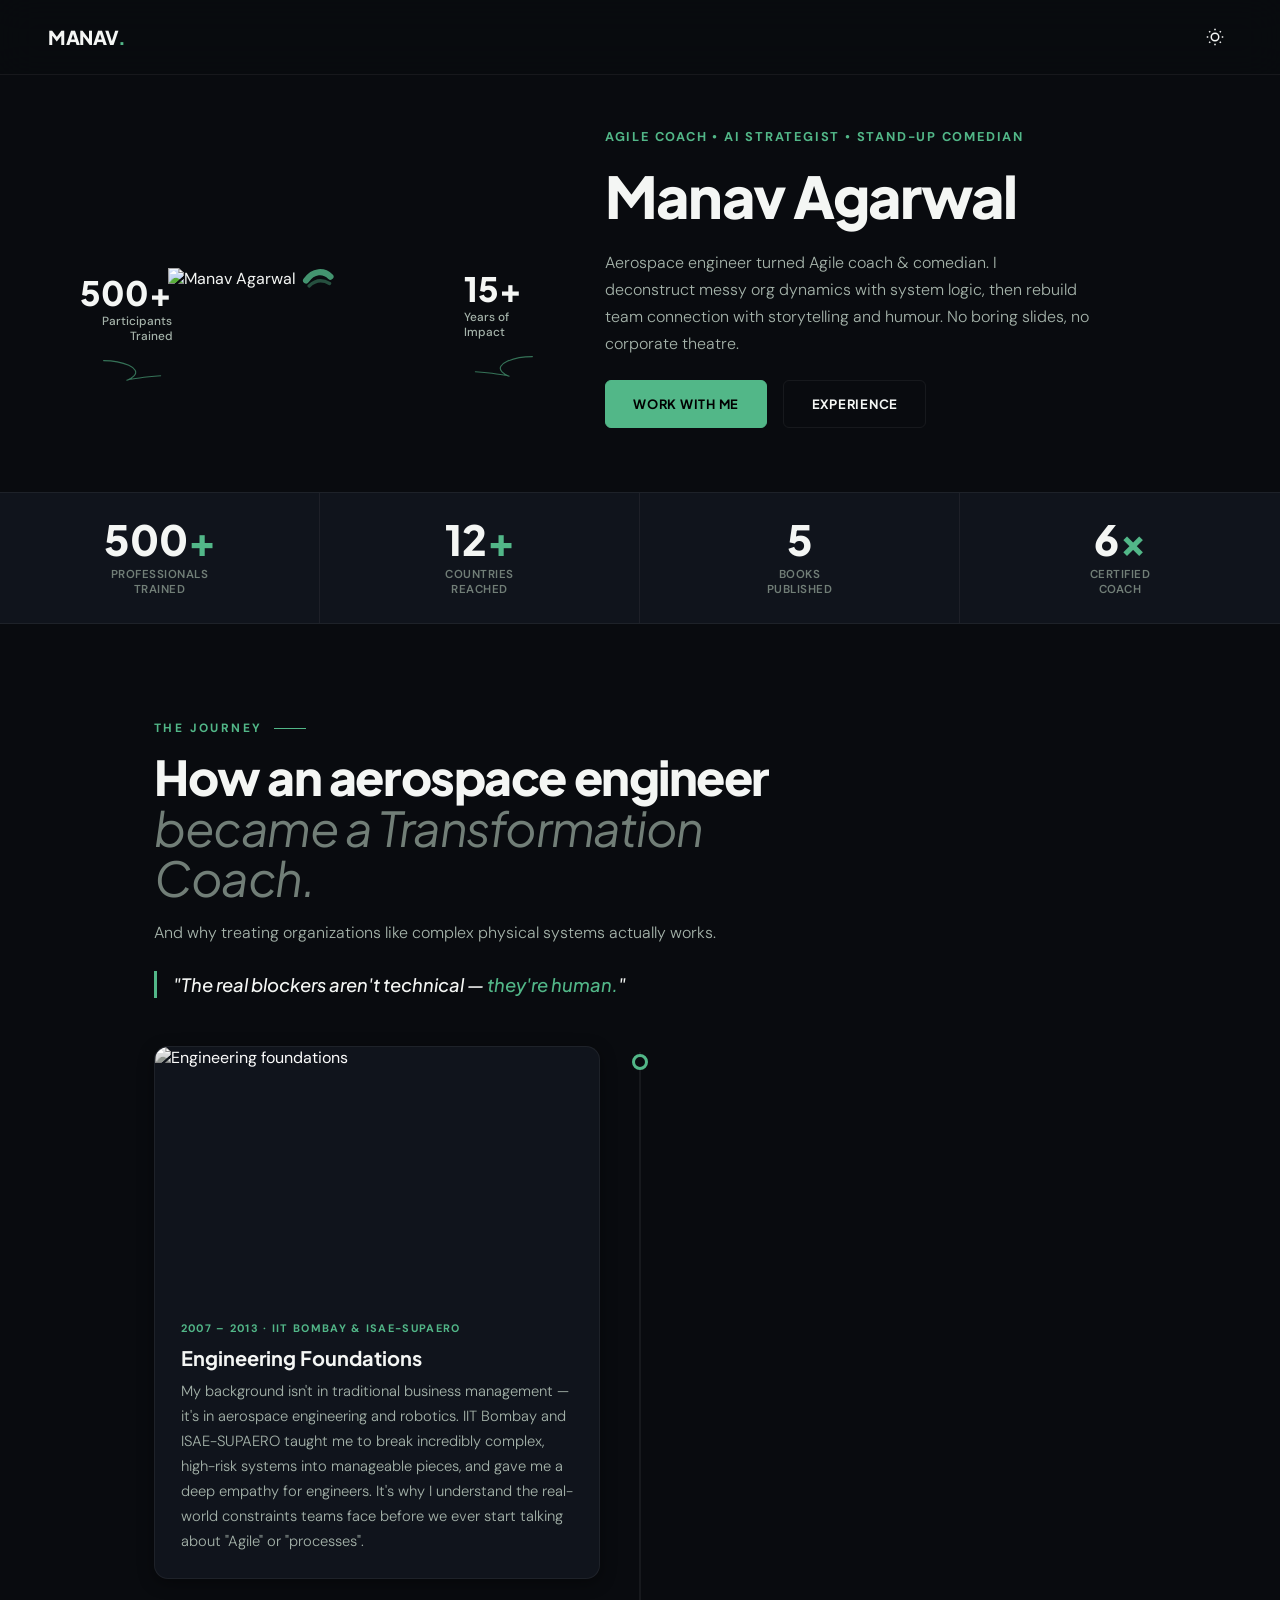
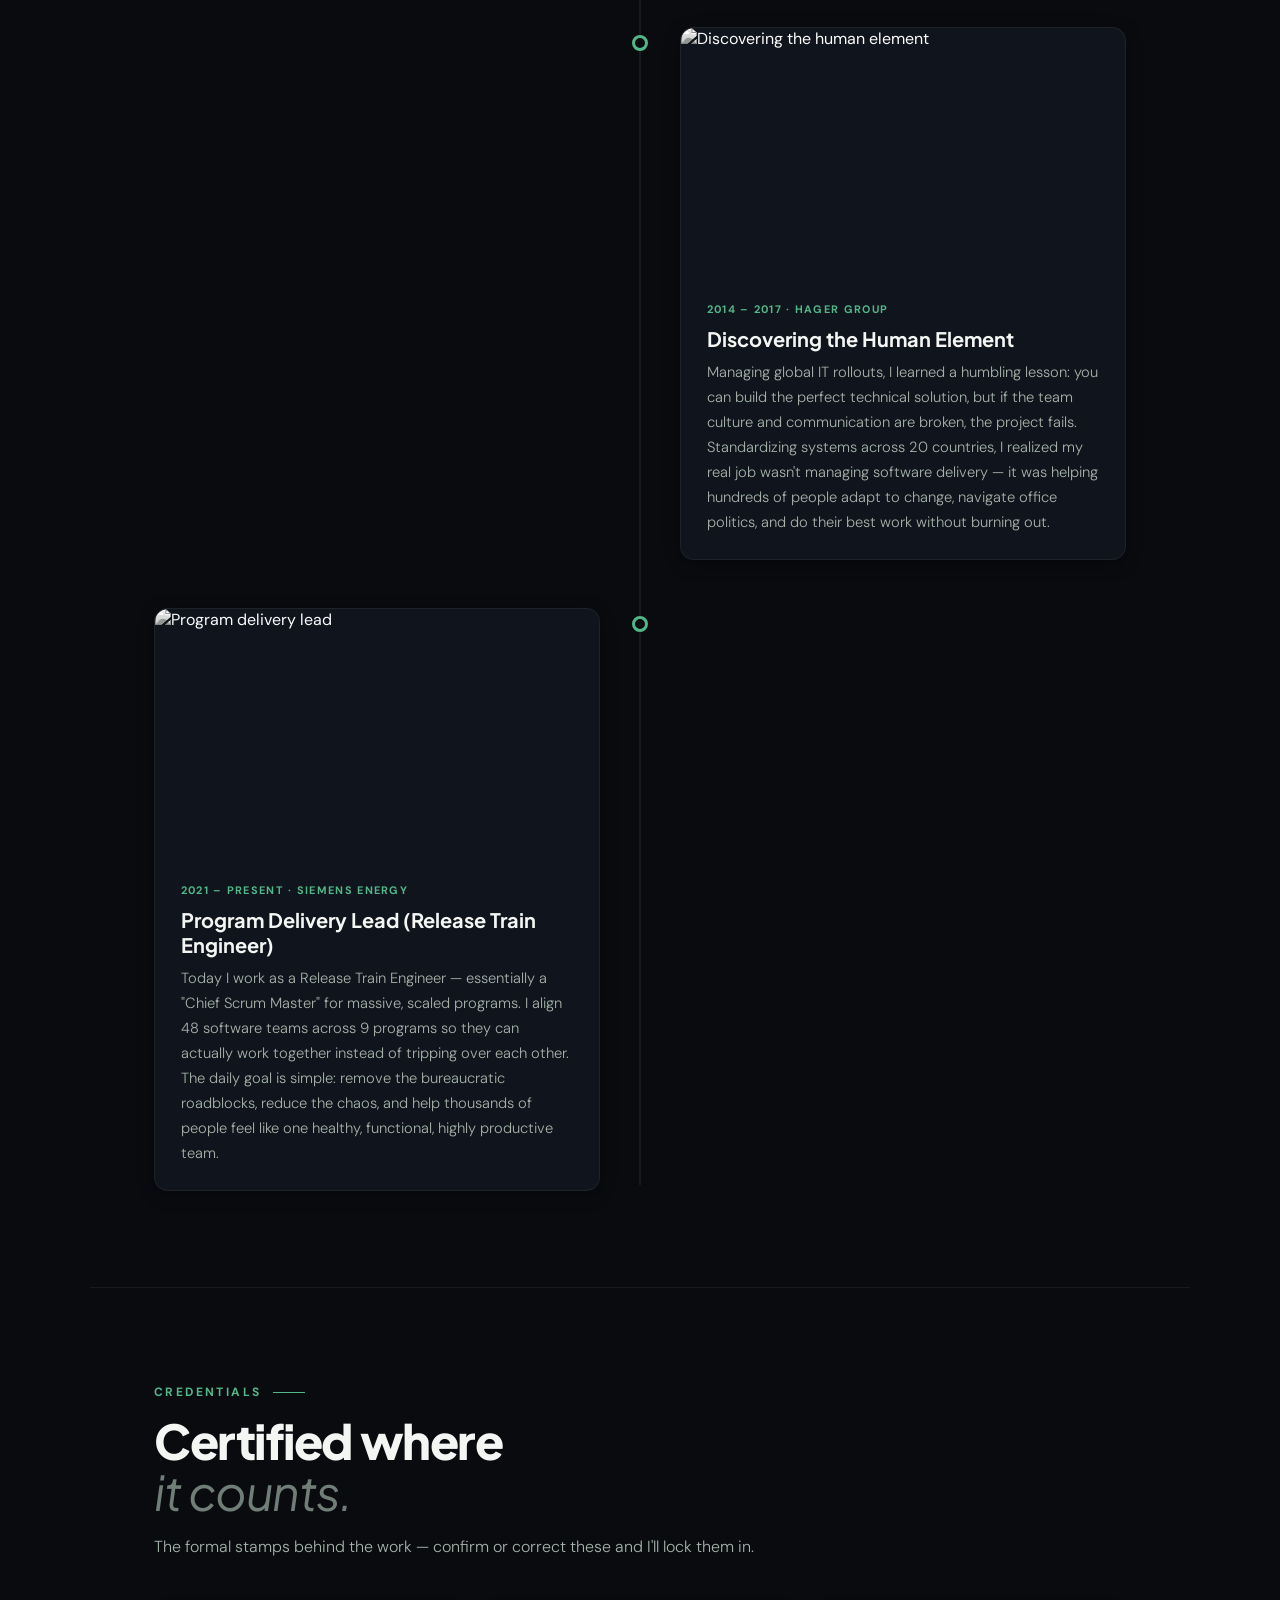
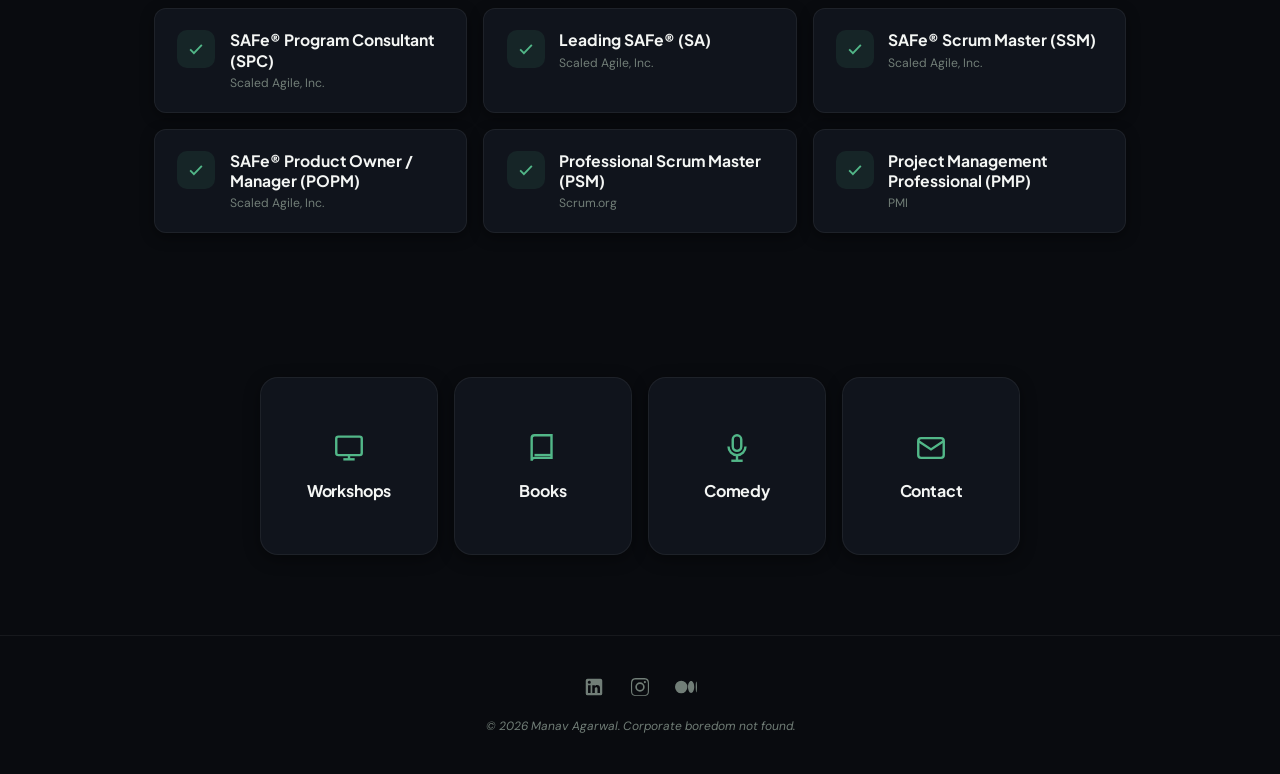
==== index.html @ 8115870a "Fix dedicated-page links (404), add real bio + credentials section - Replace clean-URL links (/works" ====
<!DOCTYPE html>
<html lang="en" data-theme="dark">
<head>
<meta charset="UTF-8"/>
<meta name="viewport" content="width=device-width, initial-scale=1.0"/>
<title>Manav Agarwal — Agile Coach · AI Strategist · Stand-Up Comedian</title>
<meta name="description" content="Manav Agarwal helps devs, PMs and leaders actually work together — through workshops, books, and stand-up comedy."/>
<link rel="preconnect" href="https://fonts.googleapis.com"/>
<link rel="preconnect" href="https://fonts.gstatic.com" crossorigin/>
<link href="https://fonts.googleapis.com/css2?family=DM+Sans:ital,opsz,wght@0,9..40,300;0,9..40,400;0,9..40,500;1,9..40,300&family=Plus+Jakarta+Sans:wght@400;500;600;700;800&display=swap" rel="stylesheet"/>
<link rel="stylesheet" href="styles.css"/>
</head>
<body>

<header class="topbar">
  <a class="logo" href="index.html">MANAV<span>.</span></a>
  <button class="theme-toggle" aria-label="Toggle Theme">
    <svg class="sun-icon" viewBox="0 0 24 24" fill="none" stroke="currentColor" stroke-width="2"><circle cx="12" cy="12" r="5"></circle><line x1="12" y1="1" x2="12" y2="3"></line><line x1="12" y1="21" x2="12" y2="23"></line><line x1="4.22" y1="4.22" x2="5.64" y2="5.64"></line><line x1="18.36" y1="18.36" x2="19.78" y2="19.78"></line><line x1="1" y1="12" x2="3" y2="12"></line><line x1="21" y1="12" x2="23" y2="12"></line><line x1="4.22" y1="19.78" x2="5.64" y2="18.36"></line><line x1="18.36" y1="5.64" x2="19.78" y2="4.22"></line></svg>
    <svg class="moon-icon" viewBox="0 0 24 24" fill="none" stroke="currentColor" stroke-width="2"><path d="M21 12.79A9 9 0 1 1 11.21 3 7 7 0 0 0 21 12.79z"></path></svg>
  </button>
</header>

<!-- ═══ HERO ═══ -->
<section class="hero">
  <div class="hero-photo">
    <div class="photo-wrap">
      <div class="photo-backdrop">
        <svg viewBox="0 0 420 360" preserveAspectRatio="xMidYMid meet">
          <g fill="none" stroke="currentColor" stroke-linecap="round" stroke-linejoin="round">
            <path d="M55 215 C 150 80, 285 80, 372 165" stroke-width="80"/>
            <path d="M95 285 C 185 200, 285 210, 360 252" stroke-width="44" opacity="0.5"/>
          </g>
        </svg>
      </div>
      <img class="photo-img" src="https://i.postimg.cc/cH6QfR4K/IMG-0171.png" alt="Manav Agarwal"/>
      <div class="callout c-left">
        <span class="callout-num">500+</span>
        <span class="callout-lbl">Participants Trained</span>
        <svg class="arrow-svg" viewBox="0 0 100 40"><path d="M 10,5 C 35,5 60,15 50,25 C 40,35 25,30 85,25" class="handdrawn-path"/></svg>
      </div>
      <div class="callout c-right">
        <span class="callout-num">15+</span>
        <span class="callout-lbl">Years of Impact</span>
        <svg class="arrow-svg" viewBox="0 0 100 40"><path d="M 90,5 C 65,5 40,15 50,25 C 60,35 75,30 15,25" class="handdrawn-path"/></svg>
      </div>
    </div>
  </div>

  <div class="hero-content">
    <span class="hero-tagline">Agile Coach &bull; AI Strategist &bull; Stand-Up Comedian</span>
    <h1 class="hero-name">Manav Agarwal</h1>
    <p class="hero-blurb">Aerospace engineer turned Agile coach &amp; comedian. I deconstruct messy org dynamics with system logic, then rebuild team connection with storytelling and humour. No boring slides, no corporate theatre.</p>
    <div class="hero-actions">
      <a class="btn-fill" href="contact.html">Work With Me</a>
      <a class="btn-ghost" href="#experience">Experience</a>
    </div>
  </div>
</section>

<!-- ═══ STATS BAR ═══ -->
<section class="stats">
  <div class="stat"><span class="stat-num">500<span>+</span></span><span class="stat-desc">Professionals<br>Trained</span></div>
  <div class="stat"><span class="stat-num">12<span>+</span></span><span class="stat-desc">Countries<br>Reached</span></div>
  <div class="stat"><span class="stat-num">5</span><span class="stat-desc">Books<br>Published</span></div>
  <div class="stat"><span class="stat-num">6<span>x</span></span><span class="stat-desc">Certified<br>Coach</span></div>
</section>

<!-- ═══ EXPERIENCE (timeline / roadmap) ═══ -->
<section class="experience" id="experience">
  <div class="section-head">
    <span class="section-eyebrow">The Journey</span>
    <h2 class="section-title">How an aerospace engineer<br><em>became a Transformation Coach.</em></h2>
    <p class="section-sub">And why treating organizations like complex physical systems actually works.</p>
    <p class="section-quote">"The real blockers aren't technical — <span>they're human.</span>"</p>
  </div>

  <div class="timeline">
    <div class="tl-item">
      <div class="tl-card">
        <img class="tl-img" src="https://picsum.photos/seed/manav-aero/640/360" alt="Engineering foundations" loading="lazy"/>
        <div class="tl-body">
          <span class="tl-step">2007 – 2013 · IIT Bombay &amp; ISAE-SUPAERO</span>
          <h3 class="tl-title">Engineering Foundations</h3>
          <p class="tl-desc">My background isn't in traditional business management — it's in aerospace engineering and robotics. IIT Bombay and ISAE-SUPAERO taught me to break incredibly complex, high-risk systems into manageable pieces, and gave me a deep empathy for engineers. It's why I understand the real-world constraints teams face before we ever start talking about "Agile" or "processes".</p>
        </div>
      </div>
    </div>
    <div class="tl-item">
      <div class="tl-card">
        <img class="tl-img" src="https://picsum.photos/seed/manav-human/640/360" alt="Discovering the human element" loading="lazy"/>
        <div class="tl-body">
          <span class="tl-step">2014 – 2017 · Hager Group</span>
          <h3 class="tl-title">Discovering the Human Element</h3>
          <p class="tl-desc">Managing global IT rollouts, I learned a humbling lesson: you can build the perfect technical solution, but if the team culture and communication are broken, the project fails. Standardizing systems across 20 countries, I realized my real job wasn't managing software delivery — it was helping hundreds of people adapt to change, navigate office politics, and do their best work without burning out.</p>
        </div>
      </div>
    </div>
    <div class="tl-item">
      <div class="tl-card">
        <img class="tl-img" src="https://picsum.photos/seed/manav-program/640/360" alt="Program delivery lead" loading="lazy"/>
        <div class="tl-body">
          <span class="tl-step">2021 – Present · Siemens Energy</span>
          <h3 class="tl-title">Program Delivery Lead (Release Train Engineer)</h3>
          <p class="tl-desc">Today I work as a Release Train Engineer — essentially a "Chief Scrum Master" for massive, scaled programs. I align 48 software teams across 9 programs so they can actually work together instead of tripping over each other. The daily goal is simple: remove the bureaucratic roadblocks, reduce the chaos, and help thousands of people feel like one healthy, functional, highly productive team.</p>
        </div>
      </div>
    </div>
  </div>
</section>

<!-- ═══ CREDENTIALS ═══ -->
<section class="credentials" id="credentials">
  <div class="section-head">
    <span class="section-eyebrow">Credentials</span>
    <h2 class="section-title">Certified where<br><em>it counts.</em></h2>
    <p class="section-sub">The formal stamps behind the work — confirm or correct these and I'll lock them in.</p>
  </div>

  <div class="cred-grid">
    <div class="cred"><span class="cred-badge"><svg viewBox="0 0 24 24"><path d="M5 12.5l4.5 4.5L19 7"/></svg></span><div><div class="cred-name">SAFe® Program Consultant (SPC)</div><div class="cred-issuer">Scaled Agile, Inc.</div></div></div>
    <div class="cred"><span class="cred-badge"><svg viewBox="0 0 24 24"><path d="M5 12.5l4.5 4.5L19 7"/></svg></span><div><div class="cred-name">Leading SAFe® (SA)</div><div class="cred-issuer">Scaled Agile, Inc.</div></div></div>
    <div class="cred"><span class="cred-badge"><svg viewBox="0 0 24 24"><path d="M5 12.5l4.5 4.5L19 7"/></svg></span><div><div class="cred-name">SAFe® Scrum Master (SSM)</div><div class="cred-issuer">Scaled Agile, Inc.</div></div></div>
    <div class="cred"><span class="cred-badge"><svg viewBox="0 0 24 24"><path d="M5 12.5l4.5 4.5L19 7"/></svg></span><div><div class="cred-name">SAFe® Product Owner / Manager (POPM)</div><div class="cred-issuer">Scaled Agile, Inc.</div></div></div>
    <div class="cred"><span class="cred-badge"><svg viewBox="0 0 24 24"><path d="M5 12.5l4.5 4.5L19 7"/></svg></span><div><div class="cred-name">Professional Scrum Master (PSM)</div><div class="cred-issuer">Scrum.org</div></div></div>
    <div class="cred"><span class="cred-badge"><svg viewBox="0 0 24 24"><path d="M5 12.5l4.5 4.5L19 7"/></svg></span><div><div class="cred-name">Project Management Professional (PMP)</div><div class="cred-issuer">PMI</div></div></div>
  </div>
</section>

<!-- ═══ ENTRY ICON SQUARES ═══ -->
<section class="entries">
  <div class="entry-grid">
    <a class="entry" href="workshops.html">
      <svg viewBox="0 0 24 24"><rect x="3" y="4" width="18" height="13" rx="1.5"/><path d="M12 17v3"/><path d="M8 20h8"/></svg>
      <span class="entry-label">Workshops</span>
    </a>
    <a class="entry" href="books.html">
      <svg viewBox="0 0 24 24"><path d="M4 5a2 2 0 0 1 2-2h12v16H6a2 2 0 0 0-2 2z"/><path d="M6 17h12"/></svg>
      <span class="entry-label">Books</span>
    </a>
    <a class="entry" href="comedy.html">
      <svg viewBox="0 0 24 24"><rect x="9" y="3" width="6" height="11" rx="3"/><path d="M6 11a6 6 0 0 0 12 0"/><path d="M12 17v4"/><path d="M8 21h8"/></svg>
      <span class="entry-label">Comedy</span>
    </a>
    <a class="entry" href="contact.html">
      <svg viewBox="0 0 24 24"><rect x="3" y="5" width="18" height="14" rx="2"/><path d="M3 7l9 6 9-6"/></svg>
      <span class="entry-label">Contact</span>
    </a>
  </div>
</section>

<!-- ═══ FOOTER ═══ -->
<footer class="site-footer">
  <div class="footer-socials">
    <a href="https://www.linkedin.com/in/manavag/" target="_blank" aria-label="LinkedIn"><svg viewBox="0 0 24 24"><path d="M19 3a2 2 0 0 1 2 2v14a2 2 0 0 1-2 2H5a2 2 0 0 1-2-2V5a2 2 0 0 1 2-2h14m-.5 15.5v-5.3a3.26 3.26 0 0 0-3.26-3.26c-.85 0-1.84.52-2.32 1.3v-1.11h-2.8v8.37h2.8v-4.67c0-.25.015-.51.09-.69.2-.5.65-1 1.41-1 1 0 1.39.75 1.39 1.85v4.51h2.79M6.88 8.56a1.68 1.68 0 0 0 1.68-1.68c0-.93-.75-1.69-1.68-1.69a1.69 1.69 0 0 0-1.69 1.69c0 .93.76 1.68 1.69 1.68m1.39 9.94v-8.37H5.5v8.37h2.77z"/></svg></a>
    <a href="https://www.instagram.com/justamanav/" target="_blank" aria-label="Instagram"><svg viewBox="0 0 24 24"><path d="M12 2.16c3.2 0 3.58.01 4.85.07 1.17.05 1.8.25 2.23.41.56.22.96.48 1.38.9.42.42.68.82.9 1.38.16.42.36 1.06.41 2.23.06 1.27.07 1.65.07 4.85s-.01 3.58-.07 4.85c-.05 1.17-.25 1.8-.41 2.23-.22.56-.48.96-.9 1.38-.42.42-.82.68-1.38.9-.42.16-1.06.36-2.23.41-1.27.06-1.65.07-4.85.07s-3.58-.01-4.85-.07c-1.17-.05-1.8-.25-2.23-.41a3.7 3.7 0 0 1-1.38-.9 3.7 3.7 0 0 1-.9-1.38c-.16-.42-.36-1.06-.41-2.23C2.17 15.58 2.16 15.2 2.16 12s.01-3.58.07-4.85c.05-1.17.25-1.8.41-2.23.22-.56.48-.96.9-1.38.42-.42.82-.68 1.38-.9.42-.16 1.06-.36 2.23-.41C8.42 2.17 8.8 2.16 12 2.16zm0 1.62c-3.15 0-3.5.01-4.74.07-.9.04-1.38.19-1.71.32-.43.17-.74.37-1.06.69-.32.32-.52.63-.69 1.06-.13.33-.28.81-.32 1.71-.06 1.24-.07 1.59-.07 4.74s.01 3.5.07 4.74c.04.9.19 1.38.32 1.71.17.43.37.74.69 1.06.32.32.63.52 1.06.69.33.13.81.28 1.71.32 1.24.06 1.59.07 4.74.07s3.5-.01 4.74-.07c.9-.04 1.38-.19 1.71-.32.43-.17.74-.37 1.06-.69.32-.32.52-.63.69-1.06.13-.33.28-.81.32-1.71.06-1.24.07-1.59.07-4.74s-.01-3.5-.07-4.74c-.04-.9-.19-1.38-.32-1.71a2.85 2.85 0 0 0-.69-1.06 2.85 2.85 0 0 0-1.06-.69c-.33-.13-.81-.28-1.71-.32-1.24-.06-1.59-.07-4.74-.07zM12 6.87A5.13 5.13 0 1 0 12 17.13 5.13 5.13 0 0 0 12 6.87zm0 8.46A3.33 3.33 0 1 1 12 8.67a3.33 3.33 0 0 1 0 6.66zm6.54-8.66a1.2 1.2 0 1 1-2.4 0 1.2 1.2 0 0 1 2.4 0z"/></svg></a>
    <a href="https://medium.com/@manav_agarwal" target="_blank" aria-label="Medium"><svg viewBox="0 0 24 24"><path d="M13.54 12a6.8 6.8 0 0 1-6.77 6.82A6.8 6.8 0 0 1 0 12a6.8 6.8 0 0 1 6.77-6.82A6.8 6.8 0 0 1 13.54 12zm7.42 0c0 3.54-1.51 6.42-3.38 6.42-1.87 0-3.39-2.88-3.39-6.42s1.52-6.42 3.39-6.42 3.38 2.88 3.38 6.42zm3.04 0c0 3.24-.31 5.87-.7 5.87s-.7-2.63-.7-5.87.31-5.87.7-5.87.7 2.63.7 5.87z"/></svg></a>
  </div>
  <p class="footer-copy">© 2026 Manav Agarwal. Corporate boredom not found.</p>
</footer>

<script src="app.js"></script>
</body>
</html>
---- styles.css ----
/* ─── TOKENS ─── */
:root, [data-theme="dark"] {
  --bg: #090B0F; --bg2: #10141C; --bg3: #171C26;
  --border: rgba(250, 246, 240, 0.06);
  --lime: #52B788; --lime-dim: rgba(82, 183, 136, 0.10);
  --white: #F4F6F4; --muted: #717E77; --muted2: #A5B3AA;
  --card-shadow: rgba(0, 0, 0, 0.4);
  --transition-theme: background-color 0.5s ease, color 0.5s ease, border-color 0.5s ease;
}
[data-theme="light"] {
  --bg: #F4F6F4; --bg2: #E8EBE8; --bg3: #FFFFFF;
  --border: rgba(45, 106, 79, 0.10);
  --lime: #2D6A4F; --lime-dim: rgba(45, 106, 79, 0.08);
  --white: #1B2B22; --muted: #62756B; --muted2: #384A40;
  --card-shadow: rgba(45, 106, 79, 0.04);
}
*, *::before, *::after { box-sizing: border-box; margin: 0; padding: 0; }
html { scroll-behavior: smooth; font-size: 16px; }
body {
  background: var(--bg); color: var(--white);
  font-family: 'DM Sans', sans-serif; overflow-x: hidden;
  -webkit-font-smoothing: antialiased; transition: var(--transition-theme);
}
img { max-width: 100%; display: block; }

/* ─── BUTTONS ─── */
.btn-fill, .btn-ghost {
  display: inline-flex; align-items: center; justify-content: center;
  font-family: 'Plus Jakarta Sans', sans-serif;
  font-size: 0.8rem; font-weight: 700; letter-spacing: 0.06em; text-transform: uppercase;
  padding: 0.95rem 1.7rem; border-radius: 6px; text-decoration: none; cursor: pointer;
  transition: all 0.3s cubic-bezier(0.16, 1, 0.3, 1);
}
.btn-fill { background: var(--lime); color: var(--bg); border: 1px solid var(--lime); }
[data-theme="dark"] .btn-fill { color: #000; }
[data-theme="light"] .btn-fill { color: #fff; }
.btn-fill:hover { transform: translateY(-2px); box-shadow: 0 10px 26px var(--lime-dim); }
.btn-ghost { background: transparent; color: var(--white); border: 1px solid var(--border); }
.btn-ghost:hover { border-color: var(--lime); color: var(--lime); transform: translateY(-2px); }

/* ─── TOP BAR ─── */
.topbar {
  position: fixed; top: 0; left: 0; right: 0; z-index: 150;
  display: flex; align-items: center; justify-content: space-between;
  padding: 1.1rem 1.5rem; background: color-mix(in srgb, var(--bg) 82%, transparent);
  -webkit-backdrop-filter: blur(18px); backdrop-filter: blur(18px);
  border-bottom: 1px solid var(--border); transition: var(--transition-theme);
}
.logo { font-family: 'Plus Jakarta Sans', sans-serif; font-weight: 800; font-size: 1.2rem; letter-spacing: -0.02em; color: var(--white); text-decoration: none; }
.logo span { color: var(--lime); }
.theme-toggle { background: none; border: none; cursor: pointer; display: flex; align-items: center; justify-content: center; color: var(--white); padding: 0.5rem; border-radius: 50%; transition: background-color 0.3s ease; }
.theme-toggle:hover { background-color: var(--border); }
.theme-toggle svg { width: 18px; height: 18px; fill: none; stroke: currentColor; }
[data-theme="dark"] .theme-toggle .sun-icon { display: block; }
[data-theme="dark"] .theme-toggle .moon-icon { display: none; }
[data-theme="light"] .theme-toggle .sun-icon { display: none; }
[data-theme="light"] .theme-toggle .moon-icon { display: block; }

/* ─── HERO (mobile-first: photo on top, content below) ─── */
.hero { padding: 6rem 1.5rem 2.5rem; display: flex; flex-direction: column; gap: 2.5rem; align-items: center; }
.hero-photo { display: flex; justify-content: center; align-items: center; width: 100%; }
.photo-wrap { position: relative; width: 230px; display: flex; justify-content: center; align-items: flex-end; }
.photo-backdrop { position: absolute; inset: -16% -20%; z-index: 1; opacity: 0.8; color: var(--lime); }
.photo-backdrop svg { width: 100%; height: 100%; }
.photo-img { position: relative; z-index: 2; width: 100%; height: auto; pointer-events: none; }
.callout { position: absolute; z-index: 10; display: none; flex-direction: column; opacity: 0; animation: calloutPop 0.6s cubic-bezier(0.34, 1.56, 0.64, 1) 0.5s forwards; }
.c-left { top: 42%; right: calc(100% - 4px); text-align: right; align-items: flex-end; }
.c-right { top: 22%; left: calc(100% - 4px); text-align: left; align-items: flex-start; }
.callout-num { font-family: 'Plus Jakarta Sans', sans-serif; font-weight: 800; font-size: 2.1rem; color: var(--white); line-height: 1; }
.callout-lbl { font-size: 0.74rem; color: var(--muted2); font-weight: 500; line-height: 1.3; margin-top: 4px; max-width: 120px; }
.arrow-svg { width: 76px; height: 38px; overflow: visible; margin-top: 8px; }
.handdrawn-path { fill: none; stroke: var(--lime); stroke-width: 1.5; stroke-linecap: round; stroke-dasharray: 200; stroke-dashoffset: 200; animation: drawCurve 1.4s cubic-bezier(0.16, 1, 0.3, 1) 0.9s forwards; opacity: 0.6; }
@keyframes calloutPop { to { opacity: 1; } }
@keyframes drawCurve { to { stroke-dashoffset: 0; } }

.hero-content { display: flex; flex-direction: column; gap: 1.4rem; text-align: center; align-items: center; }
.hero-name { font-family: 'Plus Jakarta Sans', sans-serif; font-weight: 800; font-size: clamp(2.4rem, 9vw, 3.4rem); letter-spacing: -0.03em; line-height: 1.02; color: var(--white); }
.hero-tagline { font-size: 0.8rem; font-weight: 700; letter-spacing: 0.14em; text-transform: uppercase; color: var(--lime); }
.hero-blurb { font-size: 1rem; line-height: 1.7; color: var(--muted2); max-width: 44ch; font-weight: 300; }
.hero-actions { display: flex; gap: 1rem; flex-wrap: wrap; justify-content: center; }

/* ─── STATS BAR (4 × 25%, descriptive) ─── */
.stats { display: grid; grid-template-columns: repeat(4, 1fr); width: 100%; border-top: 1px solid var(--border); border-bottom: 1px solid var(--border); background: var(--bg2); }
.stat { padding: 1.6rem 0.6rem; text-align: center; display: flex; flex-direction: column; align-items: center; gap: 0.4rem; border-right: 1px solid var(--border); }
.stat:last-child { border-right: none; }
.stat-num { font-family: 'Plus Jakarta Sans', sans-serif; font-weight: 800; font-size: clamp(1.5rem, 6vw, 2.6rem); color: var(--white); line-height: 1; }
.stat-num span { color: var(--lime); }
.stat-desc { font-size: 0.62rem; font-weight: 600; letter-spacing: 0.04em; text-transform: uppercase; color: var(--muted); line-height: 1.35; }

/* ─── EXPERIENCE (timeline / roadmap) ─── */
.experience { padding: 4rem 1.5rem; scroll-margin-top: 80px; }
.section-head { display: flex; flex-direction: column; gap: 1rem; margin-bottom: 3rem; max-width: 640px; }
.section-eyebrow { font-size: 0.75rem; font-weight: 700; letter-spacing: 0.2em; text-transform: uppercase; color: var(--lime); display: flex; align-items: center; gap: 0.75rem; }
.section-eyebrow::after { content: ''; flex: 0 0 32px; height: 1px; background: var(--lime); }
.section-title { font-family: 'Plus Jakarta Sans', sans-serif; font-weight: 800; font-size: clamp(2rem, 6vw, 3rem); letter-spacing: -0.03em; line-height: 1.05; color: var(--white); }
.section-title em { color: var(--muted); font-style: italic; font-weight: 400; }
.section-sub { font-size: 1rem; line-height: 1.7; color: var(--muted2); font-weight: 300; }

.timeline { position: relative; display: flex; flex-direction: column; gap: 2rem; padding-left: 1.75rem; }
.timeline::before { content: ''; position: absolute; left: 7px; top: 6px; bottom: 6px; width: 2px; background: var(--border); }
.tl-item { position: relative; }
.tl-item::before { content: ''; position: absolute; left: -1.75rem; top: 8px; width: 16px; height: 16px; border-radius: 50%; background: var(--bg); border: 3px solid var(--lime); }
.tl-card { background: var(--bg2); border: 1px solid var(--border); border-radius: 14px; overflow: hidden; box-shadow: 0 4px 16px var(--card-shadow); transition: border-color 0.3s ease, transform 0.3s ease; }
.tl-card:hover { border-color: var(--lime); transform: translateY(-3px); }
.tl-img { width: 100%; aspect-ratio: 16 / 9; object-fit: cover; filter: grayscale(0.95) contrast(1.05); }
.section-quote { font-family: 'Plus Jakarta Sans', sans-serif; font-style: italic; font-weight: 500; font-size: 1.15rem; line-height: 1.5; color: var(--white); border-left: 3px solid var(--lime); padding-left: 1rem; margin-top: 0.5rem; }
.section-quote span { color: var(--lime); }

/* ─── CREDENTIALS ─── */
.credentials { padding: 4rem 1.5rem; border-top: 1px solid var(--border); }
.cred-grid { display: grid; grid-template-columns: 1fr; gap: 1rem; margin-top: 2.5rem; }
.cred { display: flex; gap: 0.9rem; align-items: flex-start; background: var(--bg2); border: 1px solid var(--border); border-radius: 12px; padding: 1.3rem 1.4rem; box-shadow: 0 4px 14px var(--card-shadow); transition: border-color 0.3s ease, transform 0.3s ease; }
.cred:hover { border-color: var(--lime); transform: translateY(-3px); }
.cred-badge { flex: 0 0 auto; width: 38px; height: 38px; border-radius: 10px; background: var(--lime-dim); color: var(--lime); display: flex; align-items: center; justify-content: center; }
.cred-badge svg { width: 20px; height: 20px; stroke: currentColor; fill: none; stroke-width: 2.2; }
.cred-name { font-family: 'Plus Jakarta Sans', sans-serif; font-weight: 700; font-size: 0.98rem; color: var(--white); line-height: 1.3; }
.cred-issuer { font-size: 0.76rem; color: var(--muted); margin-top: 0.25rem; }
.tl-body { padding: 1.5rem 1.6rem; display: flex; flex-direction: column; gap: 0.6rem; }
.tl-step { font-size: 0.68rem; font-weight: 700; letter-spacing: 0.12em; text-transform: uppercase; color: var(--lime); }
.tl-title { font-family: 'Plus Jakarta Sans', sans-serif; font-weight: 700; font-size: 1.25rem; color: var(--white); }
.tl-desc { font-size: 0.92rem; line-height: 1.7; color: var(--muted2); font-weight: 300; }

/* ─── ENTRY ICON SQUARES (homepage bottom) ─── */
.entries { padding: 3rem 1.5rem 5rem; }
.entry-grid { display: grid; grid-template-columns: repeat(2, 1fr); gap: 1rem; max-width: 760px; margin: 0 auto; }
.entry { aspect-ratio: 1 / 1; background: var(--bg2); border: 1px solid var(--border); border-radius: 18px; display: flex; flex-direction: column; align-items: center; justify-content: center; gap: 0.9rem; text-decoration: none; color: var(--white); box-shadow: 0 4px 16px var(--card-shadow); transition: border-color 0.3s ease, transform 0.3s ease, background-color 0.3s ease; }
.entry:hover { border-color: var(--lime); transform: translateY(-4px); background: var(--bg3); }
.entry svg { width: 34px; height: 34px; stroke: var(--lime); fill: none; stroke-width: 1.7; }
.entry-label { font-family: 'Plus Jakarta Sans', sans-serif; font-weight: 700; font-size: 1rem; letter-spacing: -0.01em; }

/* ─── SITE FOOTER ─── */
.site-footer { padding: 2.5rem 1.5rem; border-top: 1px solid var(--border); display: flex; flex-direction: column; gap: 1.25rem; align-items: center; text-align: center; }
.footer-socials { display: flex; gap: 1.5rem; }
.footer-socials a { color: var(--muted); display: inline-flex; transition: color 0.3s ease, transform 0.3s ease; }
.footer-socials a:hover { color: var(--white); transform: translateY(-2px); }
.footer-socials svg { width: 22px; height: 22px; fill: currentColor; }
.footer-copy { font-size: 0.75rem; color: var(--muted); font-style: italic; }

/* ─── DEDICATED PAGE HERO ─── */
.page { padding: 6rem 1.5rem 7.5rem; }
.page-hero { display: flex; flex-direction: column; gap: 1.3rem; max-width: 900px; margin-bottom: 3rem; }
.page-hero h1 { font-family: 'Plus Jakarta Sans', sans-serif; font-weight: 800; font-size: clamp(2.2rem, 8vw, 3.6rem); letter-spacing: -0.03em; line-height: 1.04; color: var(--white); }
.page-hero h1 em { color: var(--muted); font-style: italic; font-weight: 400; }
.page-hero p { font-size: 1.02rem; line-height: 1.75; color: var(--muted2); max-width: 60ch; font-weight: 300; }

/* ─── WORKSHOPS FILTER ─── */
.workshops-split { display: flex; flex-direction: column; gap: 2rem; }
.filter-tabs { display: flex; gap: 0.6rem; flex-wrap: wrap; }
.filter-tab { font-family: 'Plus Jakarta Sans', sans-serif; font-size: 0.85rem; font-weight: 700; color: var(--muted); background: var(--bg2); border: 1px solid var(--border); border-radius: 99px; cursor: pointer; padding: 0.6rem 1.1rem; display: inline-flex; align-items: center; gap: 0.5rem; transition: color 0.3s ease, border-color 0.3s ease; }
.filter-tab:hover { color: var(--white); }
.filter-tab.active { color: var(--bg); background: var(--lime); border-color: var(--lime); }
[data-theme="dark"] .filter-tab.active { color: #000; }
.filter-tab .tab-count { font-size: 0.68rem; opacity: 0.8; }
.workshops-grid { display: grid; grid-template-columns: 1fr; gap: 1.5rem; opacity: 0; transform: translateY(16px); transition: opacity 0.45s ease, transform 0.45s ease; }
.workshops-grid.active { opacity: 1; transform: translateY(0); }
.workshop-card { background: var(--bg2); border: 1px solid var(--border); padding: 2rem; border-radius: 12px; display: flex; flex-direction: column; gap: 1.25rem; box-shadow: 0 4px 15px var(--card-shadow); transition: border-color 0.3s ease, transform 0.3s ease; }
.workshop-card:hover { border-color: var(--lime); transform: translateY(-4px); }
.wcard-top { display: flex; align-items: flex-start; justify-content: space-between; gap: 1rem; }
.wcard-tag { font-size: 0.66rem; font-weight: 700; letter-spacing: 0.1em; text-transform: uppercase; color: var(--bg); background: var(--lime); padding: 0.4rem 0.7rem; border-radius: 3px; }
[data-theme="dark"] .wcard-tag { color: #000; }
.wcard-duration { font-size: 0.76rem; color: var(--muted); margin-top: 0.35rem; }
.wcard-title { font-family: 'Plus Jakarta Sans', sans-serif; font-weight: 700; font-size: 1.2rem; color: var(--white); }
.wcard-desc { font-size: 0.9rem; line-height: 1.7; color: var(--muted2); font-weight: 300; }
.wcard-tools { display: flex; gap: 0.5rem; flex-wrap: wrap; }
.tool-badge { font-size: 0.7rem; font-weight: 700; background: var(--border); padding: 0.3rem 0.65rem; border-radius: 4px; color: var(--white); }
.wcard-perspective { font-size: 0.84rem; color: var(--muted); font-style: italic; border-left: 2px solid var(--lime); padding-left: 1rem; line-height: 1.6; }
.wcard-footer { display: flex; align-items: center; justify-content: space-between; padding-top: 1rem; border-top: 1px solid var(--border); }
.wcard-level { font-size: 0.7rem; color: var(--muted); font-weight: 600; letter-spacing: 0.06em; text-transform: uppercase; }
.wcard-arrow { color: var(--lime); }

/* ─── BOOKS ─── */
.book-grid { display: grid; grid-template-columns: 1fr; gap: 2.5rem; }
.book-row { display: grid; grid-template-columns: 110px 1fr; gap: 1.5rem; align-items: start; }
.book-visual { perspective: 1000px; }
.book-spine-cover { width: 110px; height: 160px; position: relative; border-radius: 2px 6px 6px 2px; box-shadow: 6px 10px 24px rgba(0,0,0,0.35); transition: transform 0.6s cubic-bezier(0.16,1,0.3,1); }
.book-spine-cover::before { content: ''; position: absolute; left: 0; top: 0; bottom: 0; width: 5px; background: rgba(0,0,0,0.18); border-radius: 2px 0 0 2px; }
.book-row:hover .book-spine-cover { transform: rotateY(-14deg) translateY(-3px); }
.book1 { background: linear-gradient(135deg, #1A3F33, #2D5A47); }
.book2 { background: linear-gradient(135deg, #3B2016, #5C3322); }
.book3 { background: linear-gradient(135deg, #1C334A, #2B4E70); }
.book4 { background: linear-gradient(135deg, #2D1A3F, #472B63); }
.book-title-overlay { padding: 1rem; height: 100%; display: flex; flex-direction: column; justify-content: space-between; }
.book-brand-label { font-size: 0.52rem; font-weight: 700; letter-spacing: 0.1em; text-transform: uppercase; color: var(--lime); }
.book-hero-title { font-family: 'Plus Jakarta Sans', sans-serif; font-size: 0.86rem; font-weight: 700; color: #FAF8F5; line-height: 1.3; }
.book-cover-meta { font-size: 0.58rem; color: rgba(250,246,240,0.6); font-style: italic; }
.book-body { display: flex; flex-direction: column; gap: 0.8rem; }
.book-title { font-family: 'Plus Jakarta Sans', sans-serif; font-weight: 700; font-size: 1.2rem; color: var(--white); }
.book-sub { font-size: 0.9rem; color: var(--muted2); line-height: 1.65; font-weight: 300; }
.book-link { display: inline-flex; align-items: center; gap: 0.5rem; font-size: 0.74rem; font-weight: 700; letter-spacing: 0.08em; text-transform: uppercase; color: var(--lime); text-decoration: none; transition: gap 0.3s ease; }
.book-link:hover { gap: 0.85rem; }

/* ─── COMEDY ─── */
.comedy-formats { display: grid; grid-template-columns: 1fr; gap: 1.5rem; }
.comedy-card { background: var(--bg2); border: 1px solid var(--border); padding: 2rem; border-radius: 12px; display: flex; flex-direction: column; gap: 0.9rem; box-shadow: 0 4px 15px var(--card-shadow); transition: border-color 0.3s ease, transform 0.3s ease; }
.comedy-card:hover { border-color: var(--lime); transform: translateY(-4px); }
.comedy-card .wcard-tag { align-self: flex-start; }
.comedy-card-title { font-family: 'Plus Jakarta Sans', sans-serif; font-weight: 700; font-size: 1.25rem; color: var(--white); }
.comedy-card-desc { font-size: 0.9rem; line-height: 1.7; color: var(--muted2); font-weight: 300; }

/* ─── CONTACT ─── */
.contact-form { display: flex; flex-direction: column; gap: 1.1rem; max-width: 560px; }
.form-row { display: grid; grid-template-columns: 1fr; gap: 1.1rem; }
.form-input, .form-textarea { width: 100%; background: var(--bg2); border: 1px solid var(--border); color: var(--white); padding: 1rem 1.2rem; border-radius: 8px; font-family: 'DM Sans', sans-serif; font-size: 0.95rem; transition: border-color 0.3s ease; }
.form-input:focus, .form-textarea:focus { outline: none; border-color: var(--lime); }
.form-submit-btn { width: 100%; }
.contact-socials { display: flex; gap: 0.8rem; flex-wrap: wrap; margin-top: 2rem; }
.contact-social { display: inline-flex; align-items: center; gap: 0.55rem; padding: 0.7rem 1.1rem; border: 1px solid var(--border); border-radius: 99px; color: var(--white); text-decoration: none; font-weight: 600; font-size: 0.85rem; transition: border-color 0.3s ease, transform 0.3s ease; }
.contact-social:hover { border-color: var(--lime); color: var(--lime); transform: translateY(-2px); }
.contact-social svg { width: 18px; height: 18px; fill: currentColor; }

/* ─── PERSISTENT BOTTOM NAV (dedicated pages) ─── */
.bottomnav { position: fixed; left: 0; right: 0; bottom: 0; z-index: 150; display: flex; background: color-mix(in srgb, var(--bg2) 92%, transparent); -webkit-backdrop-filter: blur(20px); backdrop-filter: blur(20px); border-top: 1px solid var(--border); padding-bottom: env(safe-area-inset-bottom); transition: var(--transition-theme); }
.bn-item { flex: 1; display: flex; flex-direction: column; align-items: center; justify-content: center; gap: 4px; padding: 0.7rem 0; background: none; border: none; cursor: pointer; color: var(--muted); font-family: 'DM Sans', sans-serif; font-size: 0.62rem; font-weight: 700; letter-spacing: 0.04em; text-transform: uppercase; transition: color 0.25s ease; }
.bn-item svg { width: 22px; height: 22px; stroke: currentColor; fill: none; stroke-width: 1.8; }
.bn-item:hover { color: var(--white); }
.bn-item.active { color: var(--lime); }

/* ─── MODAL (medium-detail preview) ─── */
.modal-overlay { position: fixed; inset: 0; z-index: 300; display: flex; align-items: flex-end; justify-content: center; background: rgba(0,0,0,0.55); -webkit-backdrop-filter: blur(6px); backdrop-filter: blur(6px); opacity: 0; pointer-events: none; transition: opacity 0.3s ease; }
.modal-overlay.open { opacity: 1; pointer-events: auto; }
.modal { width: 100%; max-width: 540px; background: var(--bg2); border: 1px solid var(--border); border-radius: 20px 20px 0 0; padding: 2rem 1.75rem calc(2rem + env(safe-area-inset-bottom)); display: flex; flex-direction: column; gap: 1.1rem; transform: translateY(100%); transition: transform 0.4s cubic-bezier(0.16, 1, 0.3, 1); box-shadow: 0 -20px 50px rgba(0,0,0,0.4); }
.modal-overlay.open .modal { transform: translateY(0); }
.modal-grip { width: 42px; height: 4px; border-radius: 99px; background: var(--border); align-self: center; }
.modal-eyebrow { font-size: 0.72rem; font-weight: 700; letter-spacing: 0.16em; text-transform: uppercase; color: var(--lime); }
.modal-title { font-family: 'Plus Jakarta Sans', sans-serif; font-weight: 800; font-size: 1.6rem; letter-spacing: -0.02em; color: var(--white); }
.modal-desc { font-size: 0.95rem; line-height: 1.7; color: var(--muted2); font-weight: 300; }
.modal-chips { display: flex; gap: 0.45rem; flex-wrap: wrap; }
.modal-chips .chip { font-size: 0.68rem; font-weight: 600; color: var(--muted2); border: 1px solid var(--border); background: var(--bg); padding: 0.3rem 0.65rem; border-radius: 99px; }
.modal-actions { display: flex; gap: 0.8rem; margin-top: 0.5rem; }
.modal-actions .btn-ghost, .modal-actions .btn-fill { flex: 1; }

/* ═══════════ RESPONSIVE (tablet / desktop) ═══════════ */
@media (min-width: 700px) {
  .comedy-formats { grid-template-columns: repeat(3, 1fr); }
  .cred-grid { grid-template-columns: repeat(2, 1fr); }
  .timeline { padding-left: 0; gap: 3rem; }
  .timeline::before { left: 50%; transform: translateX(-50%); }
  .tl-item { width: 50%; }
  .tl-item:nth-child(odd) { align-self: flex-start; padding-right: 2.5rem; }
  .tl-item:nth-child(even) { align-self: flex-end; padding-left: 2.5rem; }
  .tl-item::before { left: auto; }
  .tl-item:nth-child(odd)::before { right: -8px; left: auto; }
  .tl-item:nth-child(even)::before { left: -8px; }
}

@media (min-width: 760px) {
  .entry-grid { grid-template-columns: repeat(4, 1fr); }
}

@media (min-width: 880px) {
  .topbar { padding: 1.25rem 3rem; }
  .hero { flex-direction: row; align-items: center; gap: 4.5rem; padding: 8rem 4rem 4rem; max-width: 1200px; margin: 0 auto; }
  .hero-photo { flex: 0 0 40%; }
  .photo-wrap { width: 300px; }
  .callout { display: flex; }
  .hero-content { flex: 1; text-align: left; align-items: flex-start; }
  .hero-name { font-size: clamp(3rem, 4.5vw, 4.4rem); }
  .experience { padding: 6rem 4rem; max-width: 1100px; margin: 0 auto; }
  .credentials { padding: 6rem 4rem; max-width: 1100px; margin: 0 auto; }
  .cred-grid { grid-template-columns: repeat(3, 1fr); }
  .stat-desc { font-size: 0.72rem; }
  .page { padding: 8rem 4rem 8rem; max-width: 1100px; margin: 0 auto; }
  .workshops-split { display: grid; grid-template-columns: 0.85fr 2fr; gap: 3rem; align-items: start; }
  .filter-tabs { flex-direction: column; align-items: stretch; }
  .workshops-grid { grid-template-columns: 1fr 1fr; }
  .book-grid { grid-template-columns: 1fr 1fr; gap: 3rem 3.5rem; }
  .book-row { grid-template-columns: 130px 1fr; }
  .book-spine-cover { width: 130px; height: 190px; }
  .modal-overlay { align-items: center; }
  .modal { border-radius: 20px; transform: translateY(20px) scale(0.98); }
  .modal-overlay.open .modal { transform: translateY(0) scale(1); }
  .bottomnav { left: 50%; right: auto; transform: translateX(-50%); bottom: 1.25rem; width: auto; border-radius: 99px; border: 1px solid var(--border); box-shadow: 0 12px 34px rgba(0,0,0,0.35); }
  .bn-item { padding: 0.7rem 1.4rem; }
}

@media (min-width: 1000px) {
  .form-row { grid-template-columns: 1fr 1fr; }
}
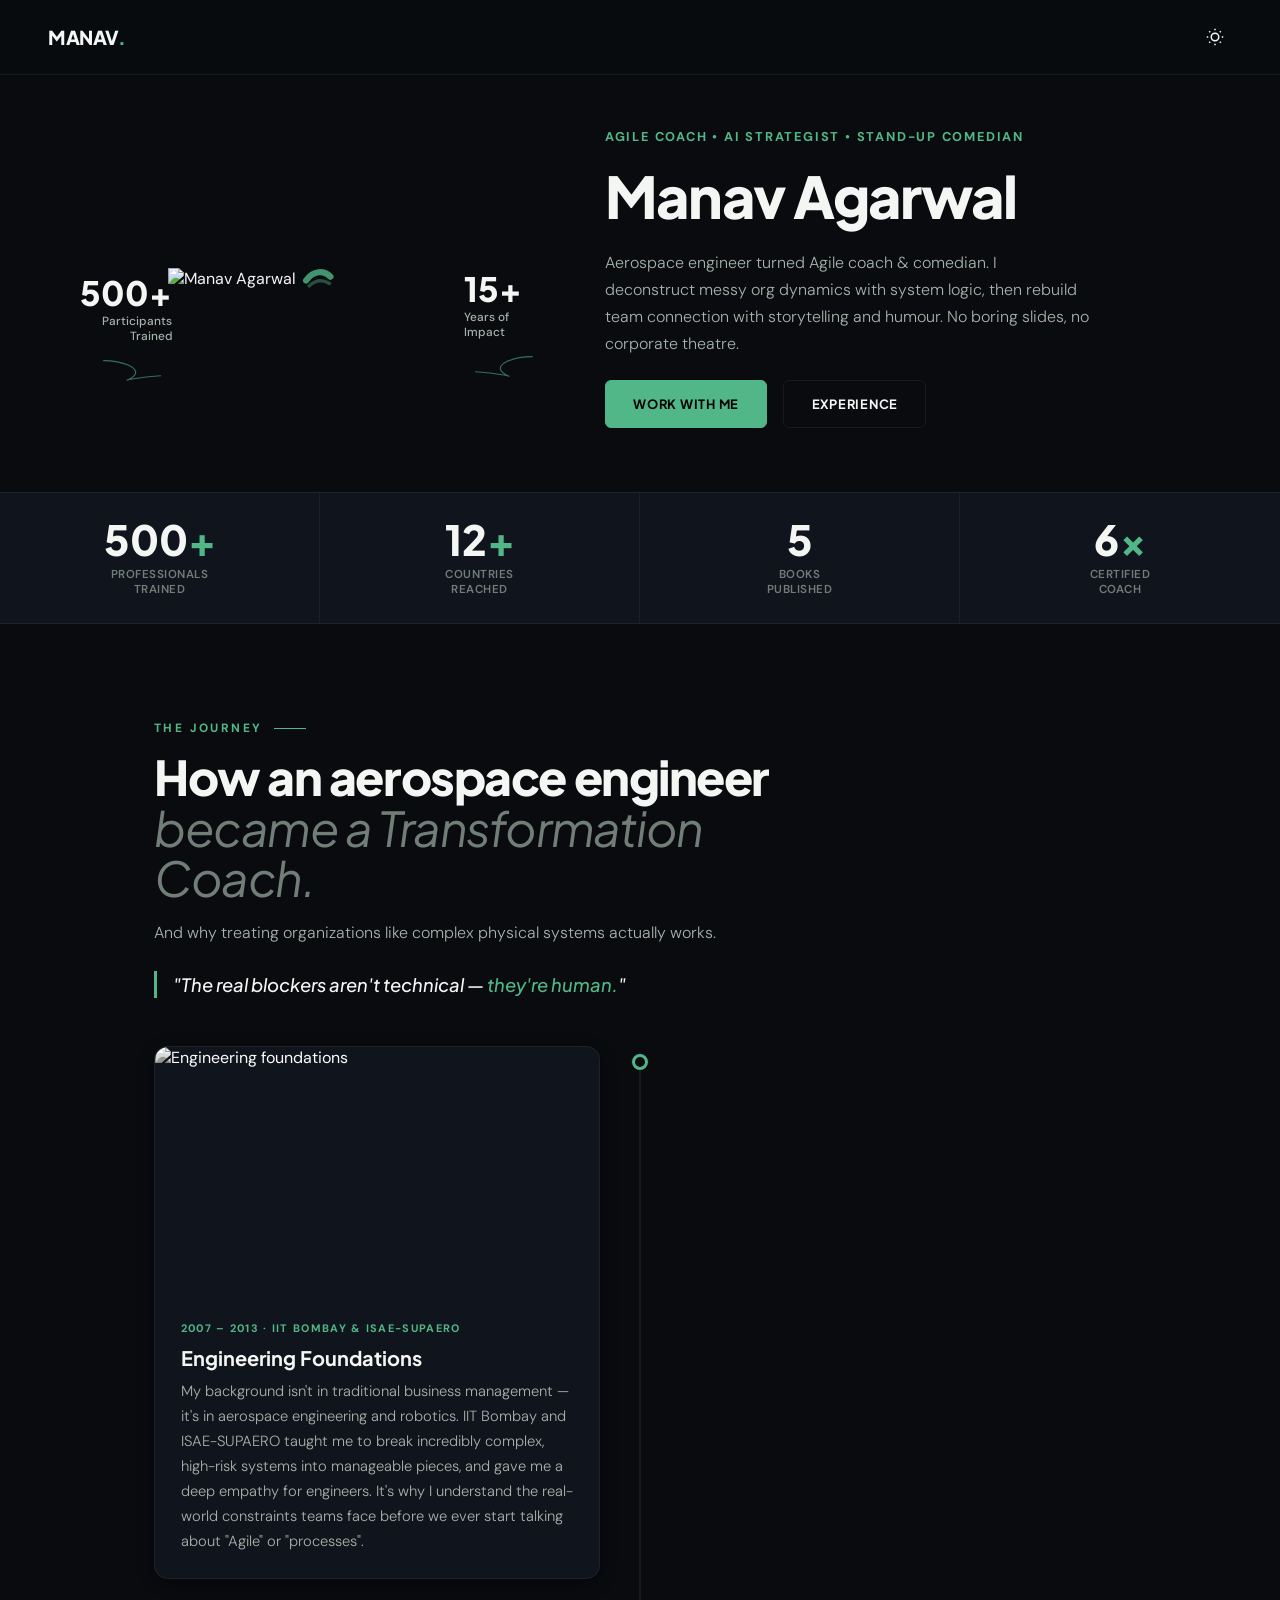
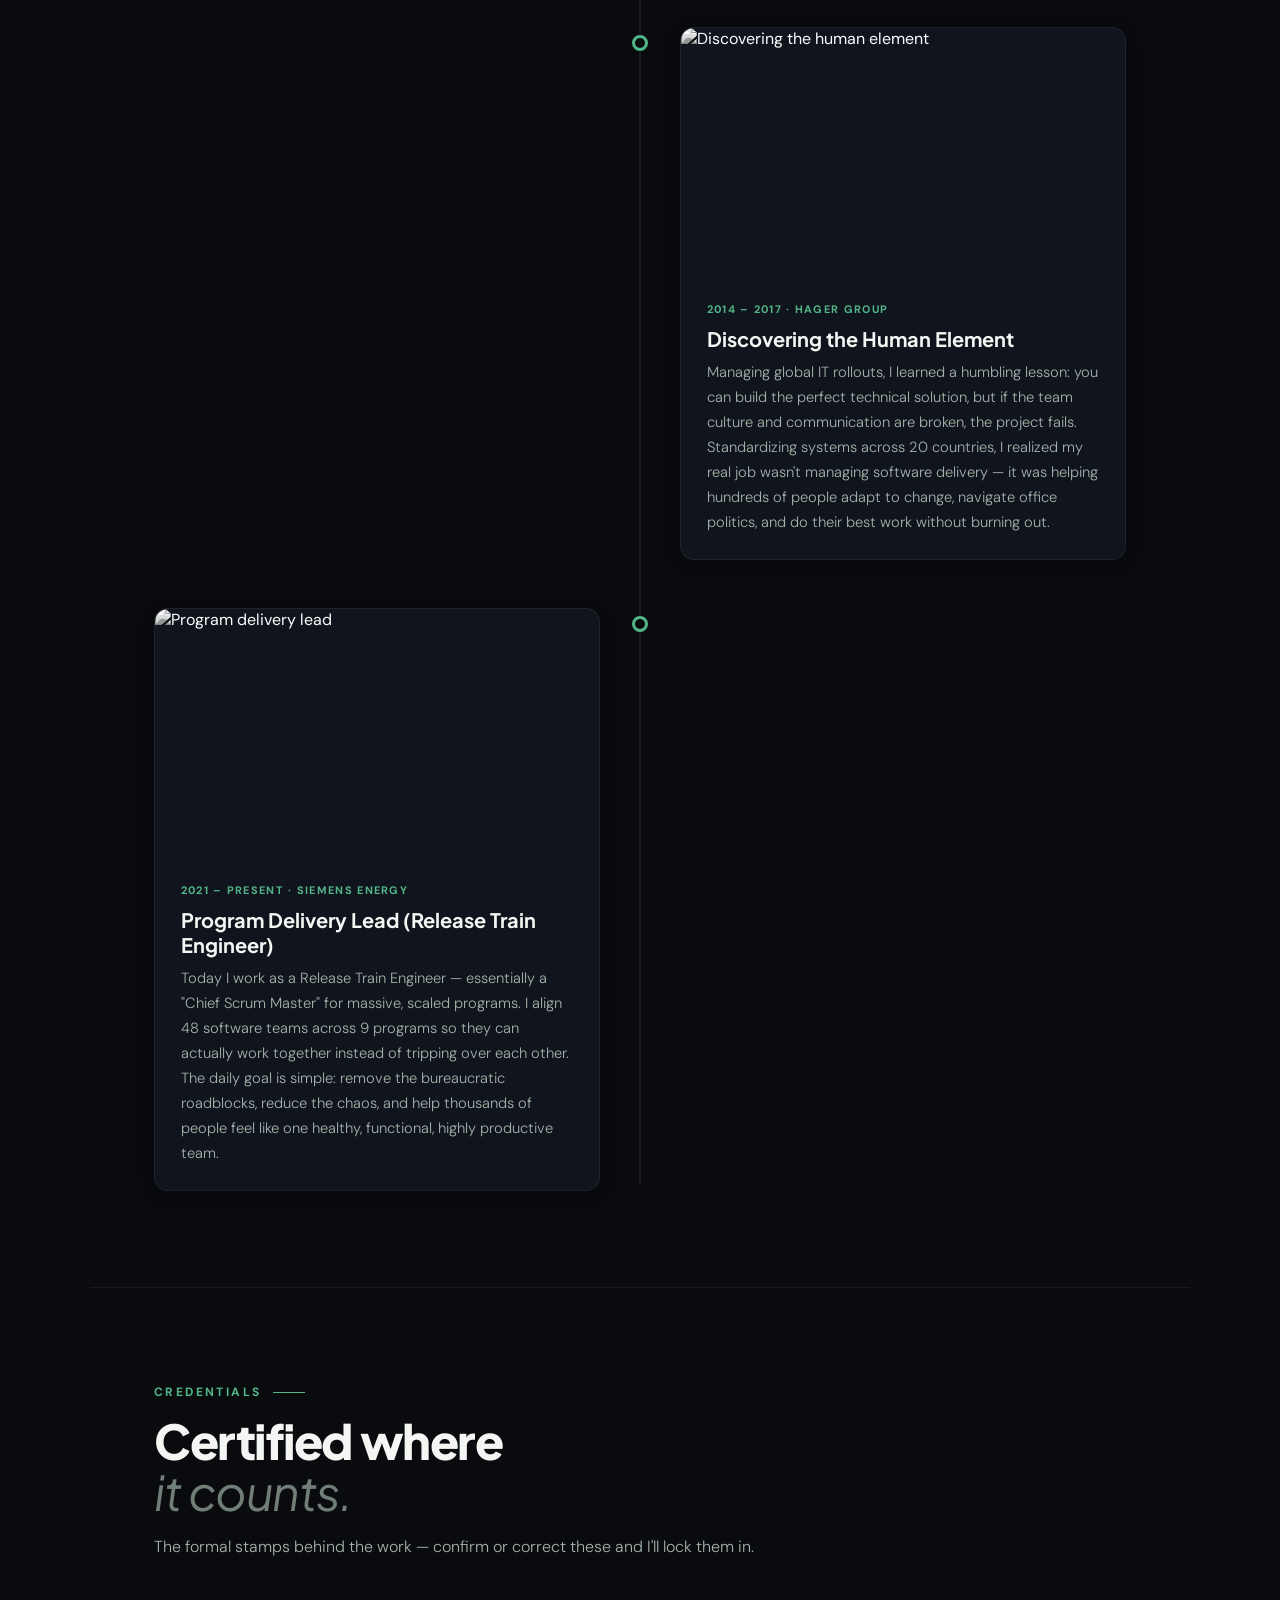
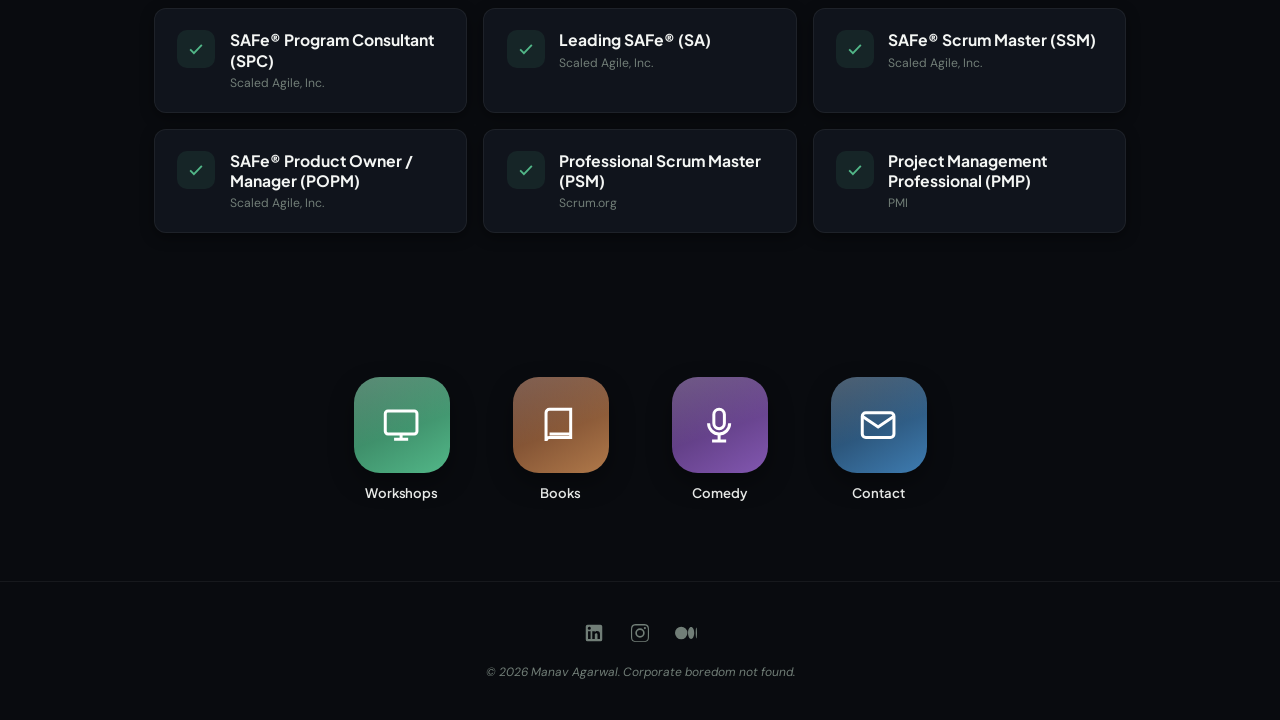
==== commit b4ddefaa: "Apple-style icon tiles, smooth motion, and a Home button - Homepage entry icons become iOS-style squ" ====
--- a/index.html
+++ b/index.html
@@ -130,19 +130,19 @@
 <section class="entries">
   <div class="entry-grid">
     <a class="entry" href="workshops.html">
-      <svg viewBox="0 0 24 24"><rect x="3" y="4" width="18" height="13" rx="1.5"/><path d="M12 17v3"/><path d="M8 20h8"/></svg>
+      <span class="entry-tile tile-workshops"><svg viewBox="0 0 24 24"><rect x="3" y="4" width="18" height="13" rx="1.5"/><path d="M12 17v3"/><path d="M8 20h8"/></svg></span>
       <span class="entry-label">Workshops</span>
     </a>
     <a class="entry" href="books.html">
-      <svg viewBox="0 0 24 24"><path d="M4 5a2 2 0 0 1 2-2h12v16H6a2 2 0 0 0-2 2z"/><path d="M6 17h12"/></svg>
+      <span class="entry-tile tile-books"><svg viewBox="0 0 24 24"><path d="M4 5a2 2 0 0 1 2-2h12v16H6a2 2 0 0 0-2 2z"/><path d="M6 17h12"/></svg></span>
       <span class="entry-label">Books</span>
     </a>
     <a class="entry" href="comedy.html">
-      <svg viewBox="0 0 24 24"><rect x="9" y="3" width="6" height="11" rx="3"/><path d="M6 11a6 6 0 0 0 12 0"/><path d="M12 17v4"/><path d="M8 21h8"/></svg>
+      <span class="entry-tile tile-comedy"><svg viewBox="0 0 24 24"><rect x="9" y="3" width="6" height="11" rx="3"/><path d="M6 11a6 6 0 0 0 12 0"/><path d="M12 17v4"/><path d="M8 21h8"/></svg></span>
       <span class="entry-label">Comedy</span>
     </a>
     <a class="entry" href="contact.html">
-      <svg viewBox="0 0 24 24"><rect x="3" y="5" width="18" height="14" rx="2"/><path d="M3 7l9 6 9-6"/></svg>
+      <span class="entry-tile tile-contact"><svg viewBox="0 0 24 24"><rect x="3" y="5" width="18" height="14" rx="2"/><path d="M3 7l9 6 9-6"/></svg></span>
       <span class="entry-label">Contact</span>
     </a>
   </div>
--- a/styles.css
+++ b/styles.css
@@ -1,4 +1,5 @@
 /* ─── TOKENS ─── */
+@view-transition { navigation: auto; }
 :root, [data-theme="dark"] {
   --bg: #090B0F; --bg2: #10141C; --bg3: #171C26;
   --border: rgba(250, 246, 240, 0.06);
@@ -20,8 +21,15 @@
   background: var(--bg); color: var(--white);
   font-family: 'DM Sans', sans-serif; overflow-x: hidden;
   -webkit-font-smoothing: antialiased; transition: var(--transition-theme);
-}
+  animation: pageIn 0.5s ease both;
+}
+@keyframes pageIn { from { opacity: 0; } to { opacity: 1; } }
 img { max-width: 100%; display: block; }
+
+/* ─── SCROLL REVEAL (smooth entrances) ─── */
+.reveal { opacity: 0; transform: translateY(24px); transition: opacity 0.7s cubic-bezier(0.16, 1, 0.3, 1), transform 0.7s cubic-bezier(0.16, 1, 0.3, 1); }
+.reveal.in { opacity: 1; transform: none; }
+@media (prefers-reduced-motion: reduce) { .reveal { opacity: 1; transform: none; transition: none; } body { animation: none; } }
 
 /* ─── BUTTONS ─── */
 .btn-fill, .btn-ghost {
@@ -122,11 +130,18 @@
 
 /* ─── ENTRY ICON SQUARES (homepage bottom) ─── */
 .entries { padding: 3rem 1.5rem 5rem; }
-.entry-grid { display: grid; grid-template-columns: repeat(2, 1fr); gap: 1rem; max-width: 760px; margin: 0 auto; }
-.entry { aspect-ratio: 1 / 1; background: var(--bg2); border: 1px solid var(--border); border-radius: 18px; display: flex; flex-direction: column; align-items: center; justify-content: center; gap: 0.9rem; text-decoration: none; color: var(--white); box-shadow: 0 4px 16px var(--card-shadow); transition: border-color 0.3s ease, transform 0.3s ease, background-color 0.3s ease; }
-.entry:hover { border-color: var(--lime); transform: translateY(-4px); background: var(--bg3); }
-.entry svg { width: 34px; height: 34px; stroke: var(--lime); fill: none; stroke-width: 1.7; }
-.entry-label { font-family: 'Plus Jakarta Sans', sans-serif; font-weight: 700; font-size: 1rem; letter-spacing: -0.01em; }
+.entry-grid { display: grid; grid-template-columns: repeat(4, 1fr); gap: 1rem; max-width: 620px; margin: 0 auto; }
+.entry { display: flex; flex-direction: column; align-items: center; gap: 0.7rem; text-decoration: none; color: var(--white); }
+.entry-tile { width: 100%; max-width: 96px; aspect-ratio: 1 / 1; margin: 0 auto; border-radius: 27%; display: flex; align-items: center; justify-content: center; position: relative; overflow: hidden; box-shadow: 0 10px 24px rgba(0,0,0,0.35); transition: transform 0.4s cubic-bezier(0.34, 1.56, 0.64, 1), box-shadow 0.4s ease; }
+.entry-tile::after { content: ''; position: absolute; inset: 0; background: linear-gradient(160deg, rgba(255,255,255,0.22), transparent 55%); }
+.entry-tile svg { width: 44%; height: 44%; stroke: #fff; fill: none; stroke-width: 1.7; position: relative; z-index: 1; }
+.entry:hover .entry-tile { transform: translateY(-6px) scale(1.05); box-shadow: 0 20px 38px rgba(0,0,0,0.45); }
+.entry:active .entry-tile { transform: scale(0.95); }
+.tile-workshops { background: linear-gradient(150deg, #2D6A4F, #52B788); }
+.tile-books { background: linear-gradient(150deg, #5C3322, #B0794A); }
+.tile-comedy { background: linear-gradient(150deg, #472B63, #8257B0); }
+.tile-contact { background: linear-gradient(150deg, #1C334A, #3E7CB1); }
+.entry-label { font-family: 'Plus Jakarta Sans', sans-serif; font-weight: 600; font-size: 0.82rem; letter-spacing: -0.01em; }
 
 /* ─── SITE FOOTER ─── */
 .site-footer { padding: 2.5rem 1.5rem; border-top: 1px solid var(--border); display: flex; flex-direction: column; gap: 1.25rem; align-items: center; text-align: center; }
@@ -210,7 +225,8 @@
 
 /* ─── PERSISTENT BOTTOM NAV (dedicated pages) ─── */
 .bottomnav { position: fixed; left: 0; right: 0; bottom: 0; z-index: 150; display: flex; background: color-mix(in srgb, var(--bg2) 92%, transparent); -webkit-backdrop-filter: blur(20px); backdrop-filter: blur(20px); border-top: 1px solid var(--border); padding-bottom: env(safe-area-inset-bottom); transition: var(--transition-theme); }
-.bn-item { flex: 1; display: flex; flex-direction: column; align-items: center; justify-content: center; gap: 4px; padding: 0.7rem 0; background: none; border: none; cursor: pointer; color: var(--muted); font-family: 'DM Sans', sans-serif; font-size: 0.62rem; font-weight: 700; letter-spacing: 0.04em; text-transform: uppercase; transition: color 0.25s ease; }
+.bn-item { flex: 1; display: flex; flex-direction: column; align-items: center; justify-content: center; gap: 4px; padding: 0.7rem 0; background: none; border: none; cursor: pointer; color: var(--muted); font-family: 'DM Sans', sans-serif; font-size: 0.62rem; font-weight: 700; letter-spacing: 0.04em; text-transform: uppercase; text-decoration: none; transition: color 0.25s ease, transform 0.25s ease; }
+.bn-item:active { transform: scale(0.9); }
 .bn-item svg { width: 22px; height: 22px; stroke: currentColor; fill: none; stroke-width: 1.8; }
 .bn-item:hover { color: var(--white); }
 .bn-item.active { color: var(--lime); }
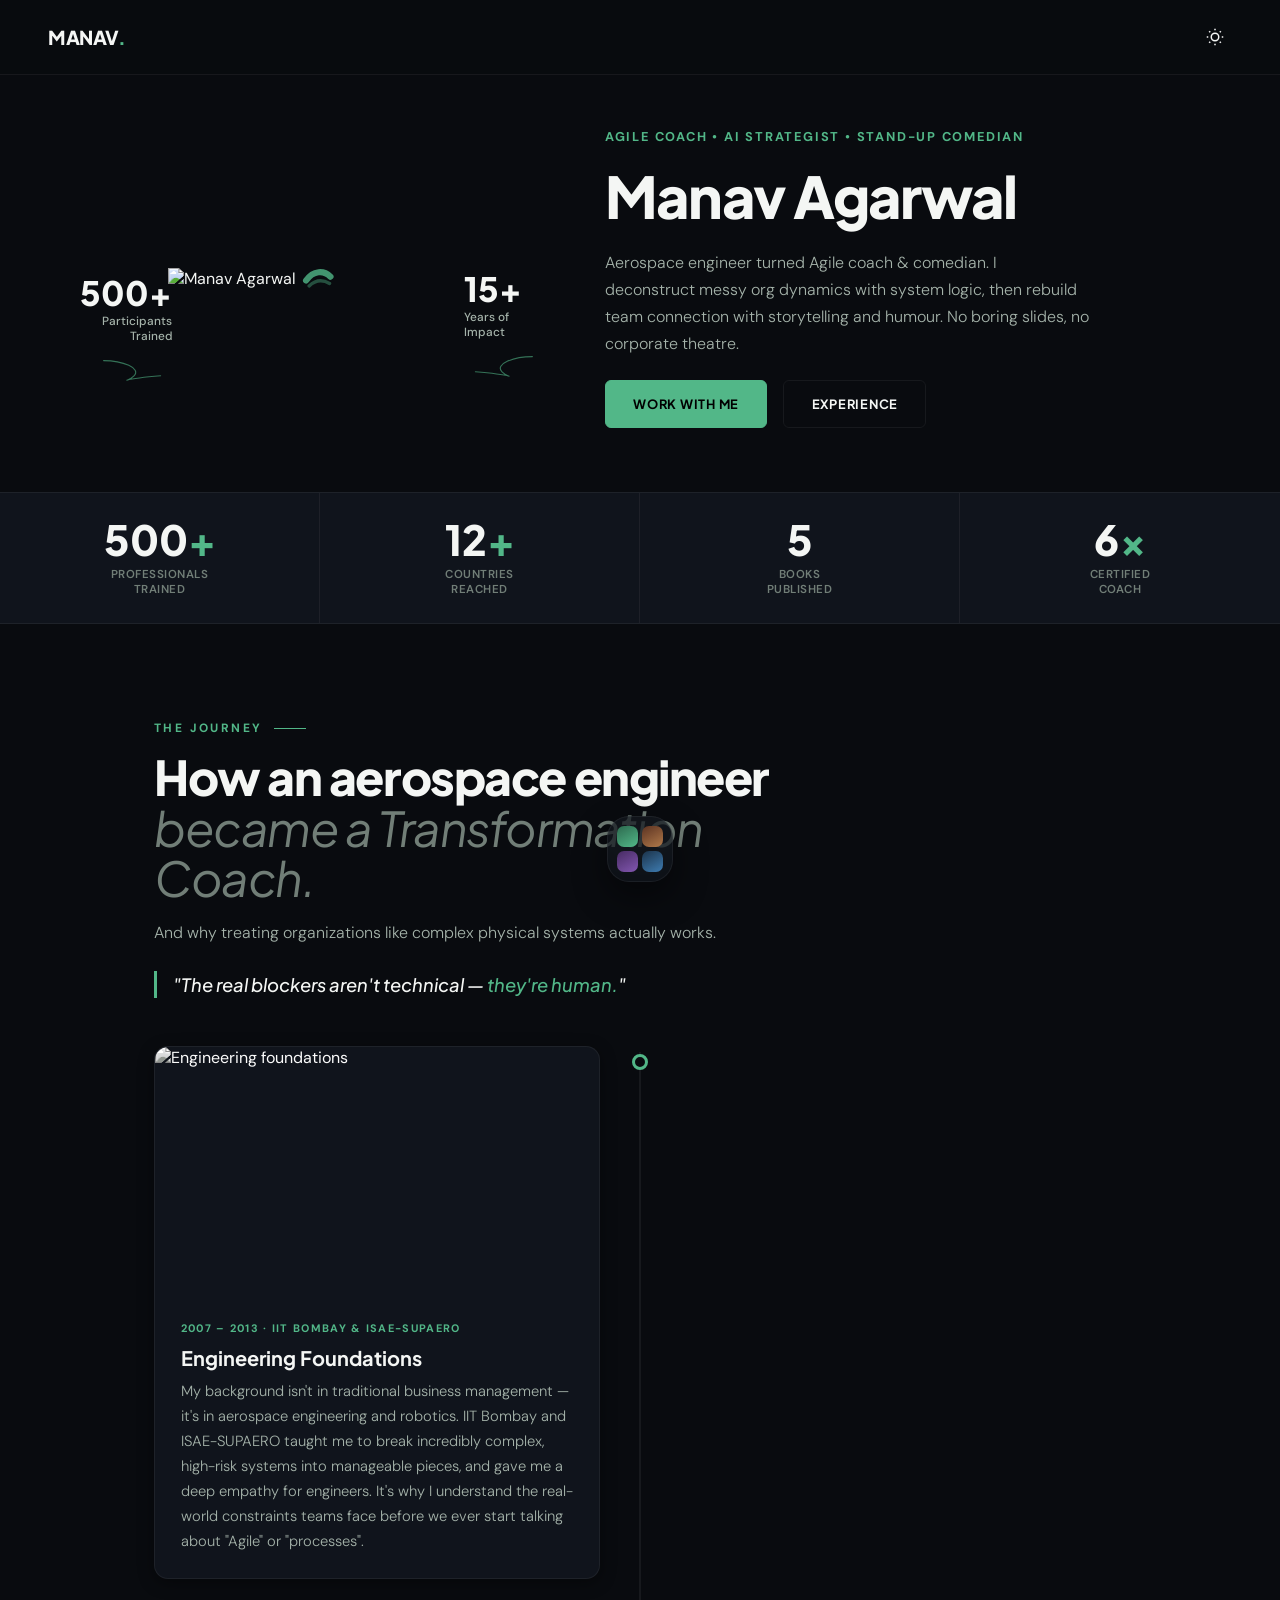
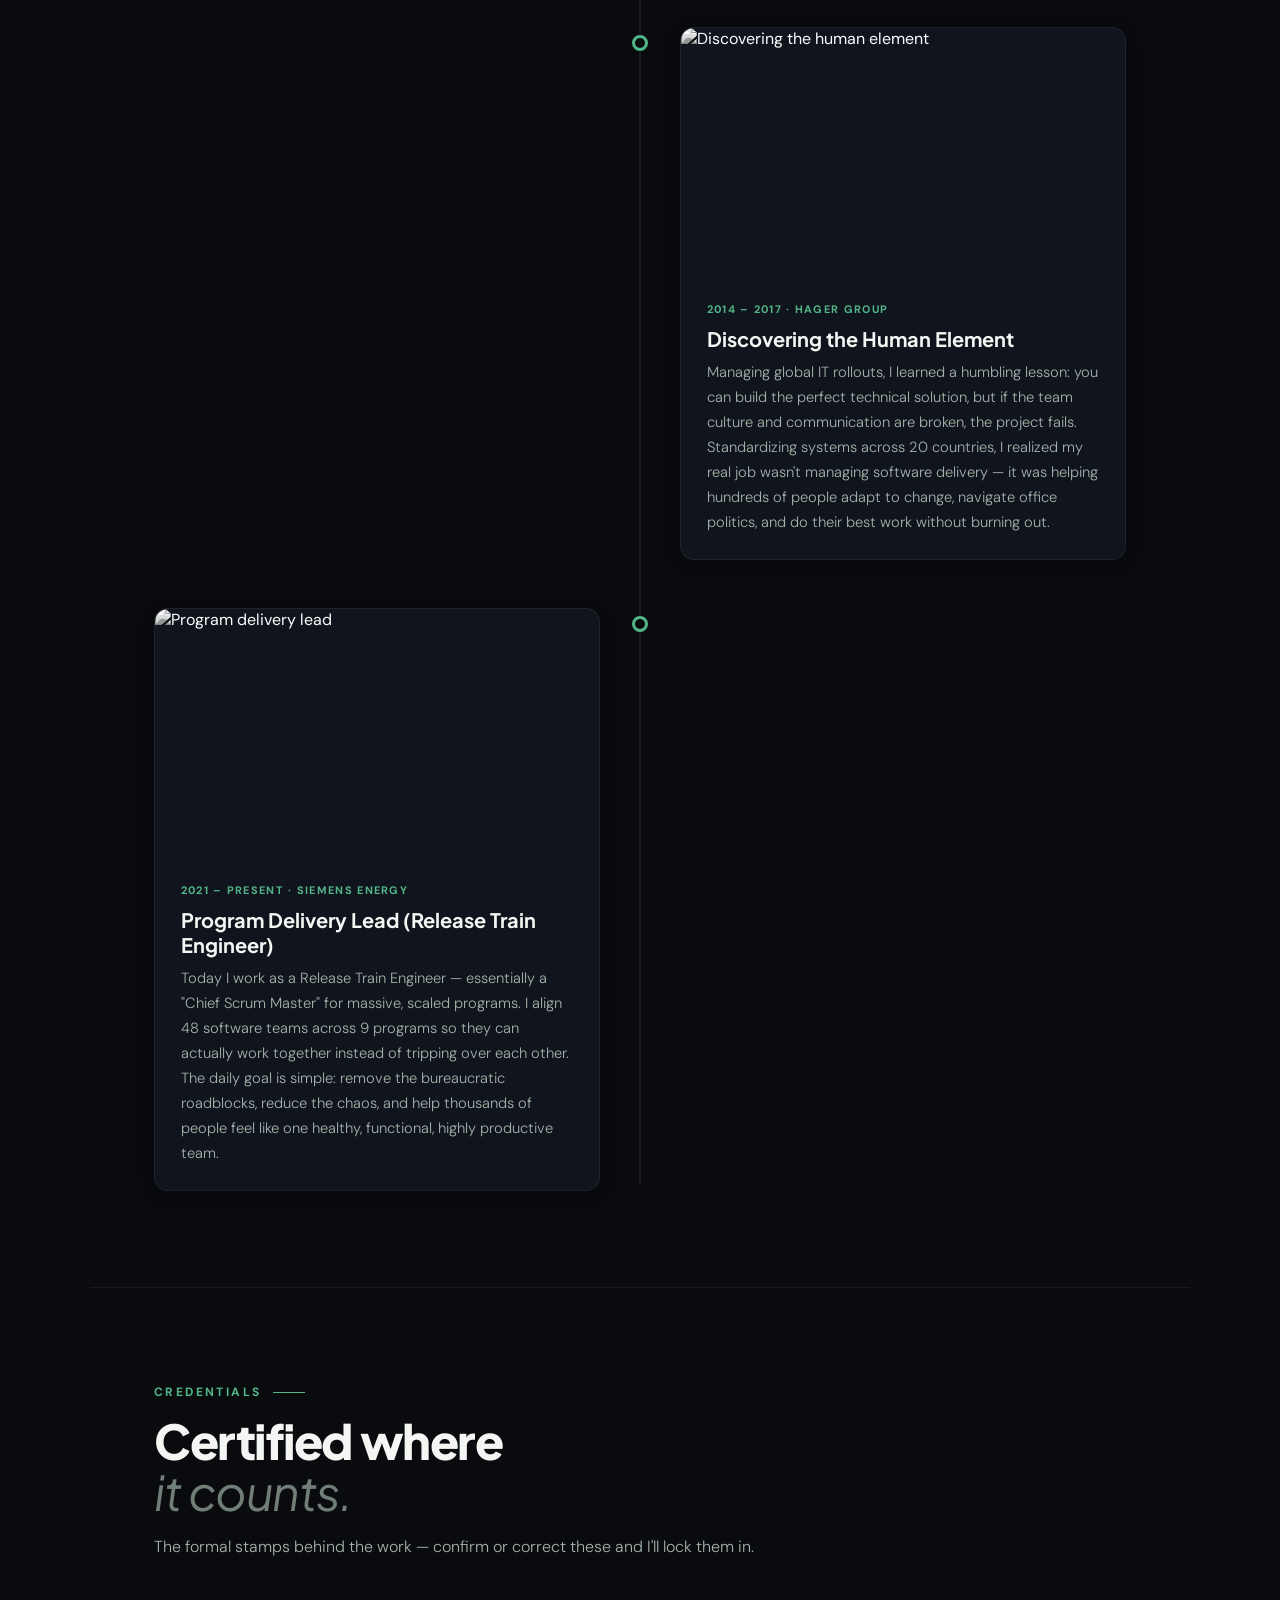
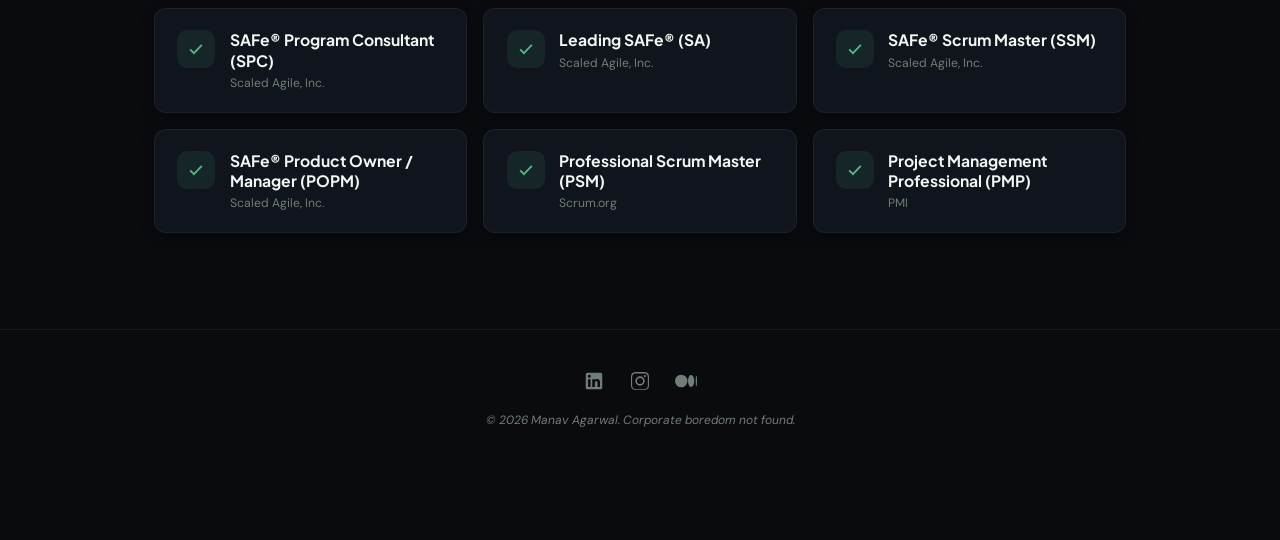
==== commit d1f3eb53: "Bottom Apple-style folder dock + section images - Replace the homepage icon section and the per-page" ====
--- a/index.html
+++ b/index.html
@@ -126,27 +126,7 @@
   </div>
 </section>
 
-<!-- ═══ ENTRY ICON SQUARES ═══ -->
-<section class="entries">
-  <div class="entry-grid">
-    <a class="entry" href="workshops.html">
-      <span class="entry-tile tile-workshops"><svg viewBox="0 0 24 24"><rect x="3" y="4" width="18" height="13" rx="1.5"/><path d="M12 17v3"/><path d="M8 20h8"/></svg></span>
-      <span class="entry-label">Workshops</span>
-    </a>
-    <a class="entry" href="books.html">
-      <span class="entry-tile tile-books"><svg viewBox="0 0 24 24"><path d="M4 5a2 2 0 0 1 2-2h12v16H6a2 2 0 0 0-2 2z"/><path d="M6 17h12"/></svg></span>
-      <span class="entry-label">Books</span>
-    </a>
-    <a class="entry" href="comedy.html">
-      <span class="entry-tile tile-comedy"><svg viewBox="0 0 24 24"><rect x="9" y="3" width="6" height="11" rx="3"/><path d="M6 11a6 6 0 0 0 12 0"/><path d="M12 17v4"/><path d="M8 21h8"/></svg></span>
-      <span class="entry-label">Comedy</span>
-    </a>
-    <a class="entry" href="contact.html">
-      <span class="entry-tile tile-contact"><svg viewBox="0 0 24 24"><rect x="3" y="5" width="18" height="14" rx="2"/><path d="M3 7l9 6 9-6"/></svg></span>
-      <span class="entry-label">Contact</span>
-    </a>
-  </div>
-</section>
+<!-- navigation now lives in the fixed bottom folder dock -->
 
 <!-- ═══ FOOTER ═══ -->
 <footer class="site-footer">
@@ -158,6 +138,43 @@
   <p class="footer-copy">© 2026 Manav Agarwal. Corporate boredom not found.</p>
 </footer>
 
+<!-- APPLE FOLDER DOCK -->
+<div class="dock" id="dock">
+  <button class="dock-folder" id="dockFolder" aria-label="Open menu">
+    <span class="folder-grid">
+      <span class="fg tile-workshops"></span>
+      <span class="fg tile-books"></span>
+      <span class="fg tile-comedy"></span>
+      <span class="fg tile-contact"></span>
+    </span>
+  </button>
+</div>
+<div class="dock-sheet" id="dockSheet">
+  <div class="dock-apps">
+    <a class="dock-app" href="index.html"><span class="entry-tile tile-home"><svg viewBox="0 0 24 24"><path d="M3 11l9-8 9 8"/><path d="M5 10v10h14V10"/></svg></span><span class="dock-app-label">Home</span></a>
+    <button class="dock-app" type="button" data-target="workshops"><span class="entry-tile tile-workshops"><svg viewBox="0 0 24 24"><rect x="3" y="4" width="18" height="13" rx="1.5"/><path d="M12 17v3"/><path d="M8 20h8"/></svg></span><span class="dock-app-label">Workshops</span></button>
+    <button class="dock-app" type="button" data-target="books"><span class="entry-tile tile-books"><svg viewBox="0 0 24 24"><path d="M4 5a2 2 0 0 1 2-2h12v16H6a2 2 0 0 0-2 2z"/><path d="M6 17h12"/></svg></span><span class="dock-app-label">Books</span></button>
+    <button class="dock-app" type="button" data-target="comedy"><span class="entry-tile tile-comedy"><svg viewBox="0 0 24 24"><rect x="9" y="3" width="6" height="11" rx="3"/><path d="M6 11a6 6 0 0 0 12 0"/><path d="M12 17v4"/><path d="M8 21h8"/></svg></span><span class="dock-app-label">Comedy</span></button>
+    <button class="dock-app" type="button" data-target="contact"><span class="entry-tile tile-contact"><svg viewBox="0 0 24 24"><rect x="3" y="5" width="18" height="14" rx="2"/><path d="M3 7l9 6 9-6"/></svg></span><span class="dock-app-label">Contact</span></button>
+  </div>
+</div>
+
+<!-- PREVIEW MODAL (Level 2) -->
+<div class="modal-overlay" id="previewModal">
+  <div class="modal">
+    <span class="modal-grip"></span>
+    <img class="modal-img" alt=""/>
+    <span class="modal-eyebrow"></span>
+    <h3 class="modal-title"></h3>
+    <p class="modal-desc"></p>
+    <div class="modal-chips"></div>
+    <div class="modal-actions">
+      <button class="btn-ghost" data-close type="button">Close</button>
+      <a class="btn-fill modal-explore" href="#">Explore all →</a>
+    </div>
+  </div>
+</div>
+
 <script src="app.js"></script>
 </body>
 </html>
--- a/styles.css
+++ b/styles.css
@@ -144,7 +144,7 @@
 .entry-label { font-family: 'Plus Jakarta Sans', sans-serif; font-weight: 600; font-size: 0.82rem; letter-spacing: -0.01em; }
 
 /* ─── SITE FOOTER ─── */
-.site-footer { padding: 2.5rem 1.5rem; border-top: 1px solid var(--border); display: flex; flex-direction: column; gap: 1.25rem; align-items: center; text-align: center; }
+.site-footer { padding: 2.5rem 1.5rem 7rem; border-top: 1px solid var(--border); display: flex; flex-direction: column; gap: 1.25rem; align-items: center; text-align: center; }
 .footer-socials { display: flex; gap: 1.5rem; }
 .footer-socials a { color: var(--muted); display: inline-flex; transition: color 0.3s ease, transform 0.3s ease; }
 .footer-socials a:hover { color: var(--white); transform: translateY(-2px); }
@@ -244,11 +244,41 @@
 .modal-chips .chip { font-size: 0.68rem; font-weight: 600; color: var(--muted2); border: 1px solid var(--border); background: var(--bg); padding: 0.3rem 0.65rem; border-radius: 99px; }
 .modal-actions { display: flex; gap: 0.8rem; margin-top: 0.5rem; }
 .modal-actions .btn-ghost, .modal-actions .btn-fill { flex: 1; }
+.modal-img { width: 100%; aspect-ratio: 16 / 9; object-fit: cover; border-radius: 12px; filter: grayscale(0.92) contrast(1.05); }
+
+/* ─── PAGE BANNER (Level 3 images) ─── */
+.page-banner { width: 100%; aspect-ratio: 2 / 1; object-fit: cover; border-radius: 16px; filter: grayscale(0.92) contrast(1.05); margin-bottom: 2.25rem; box-shadow: 0 10px 30px var(--card-shadow); }
+
+/* ─── APPLE FOLDER DOCK (fixed bottom, reveal on scroll) ─── */
+.dock { position: fixed; left: 50%; bottom: 1.1rem; transform: translateX(-50%); z-index: 250; transition: transform 0.5s cubic-bezier(0.16, 1, 0.3, 1), opacity 0.35s ease; }
+.dock.dock-hidden { transform: translate(-50%, 200%); opacity: 0; pointer-events: none; }
+.dock-folder { width: 66px; height: 66px; border-radius: 22px; padding: 9px; cursor: pointer; border: 1px solid var(--border); background: color-mix(in srgb, var(--bg2) 70%, transparent); -webkit-backdrop-filter: blur(22px); backdrop-filter: blur(22px); box-shadow: 0 14px 34px rgba(0,0,0,0.45); transition: transform 0.3s cubic-bezier(0.34, 1.56, 0.64, 1); }
+.dock-folder:hover { transform: translateY(-3px); }
+.dock-folder:active { transform: scale(0.92); }
+.folder-grid { width: 100%; height: 100%; display: grid; grid-template-columns: 1fr 1fr; gap: 4px; }
+.folder-grid .fg { border-radius: 7px; }
+
+.dock-sheet { position: fixed; inset: 0; z-index: 240; display: flex; align-items: flex-end; justify-content: center; padding: 0 1.25rem 7rem; background: rgba(0,0,0,0.5); -webkit-backdrop-filter: blur(10px); backdrop-filter: blur(10px); opacity: 0; pointer-events: none; transition: opacity 0.32s ease; }
+.dock-sheet.open { opacity: 1; pointer-events: auto; }
+.dock-apps { display: grid; grid-template-columns: repeat(3, 1fr); gap: 1.6rem 1rem; width: 100%; max-width: 360px; }
+.dock-app { display: flex; flex-direction: column; align-items: center; gap: 0.55rem; background: none; border: none; cursor: pointer; text-decoration: none; color: var(--white); opacity: 0; transform: translateY(24px) scale(0.78); transition: transform 0.42s cubic-bezier(0.16, 1, 0.3, 1), opacity 0.42s ease; }
+.dock-sheet.open .dock-app { opacity: 1; transform: none; }
+.dock-sheet.open .dock-app:nth-child(1) { transition-delay: 0.02s; }
+.dock-sheet.open .dock-app:nth-child(2) { transition-delay: 0.06s; }
+.dock-sheet.open .dock-app:nth-child(3) { transition-delay: 0.10s; }
+.dock-sheet.open .dock-app:nth-child(4) { transition-delay: 0.14s; }
+.dock-sheet.open .dock-app:nth-child(5) { transition-delay: 0.18s; }
+.dock-app .entry-tile { max-width: 72px; }
+.dock-app:active .entry-tile { transform: scale(0.93); }
+.dock-app-label { font-family: 'Plus Jakarta Sans', sans-serif; font-weight: 600; font-size: 0.78rem; }
+.tile-home { background: linear-gradient(150deg, #2b303b, #5b6b7a); }
 
 /* ═══════════ RESPONSIVE (tablet / desktop) ═══════════ */
 @media (min-width: 700px) {
   .comedy-formats { grid-template-columns: repeat(3, 1fr); }
   .cred-grid { grid-template-columns: repeat(2, 1fr); }
+  .dock-apps { grid-template-columns: repeat(5, 1fr); max-width: 560px; }
+  .page-banner { aspect-ratio: 3 / 1; }
   .timeline { padding-left: 0; gap: 3rem; }
   .timeline::before { left: 50%; transform: translateX(-50%); }
   .tl-item { width: 50%; }
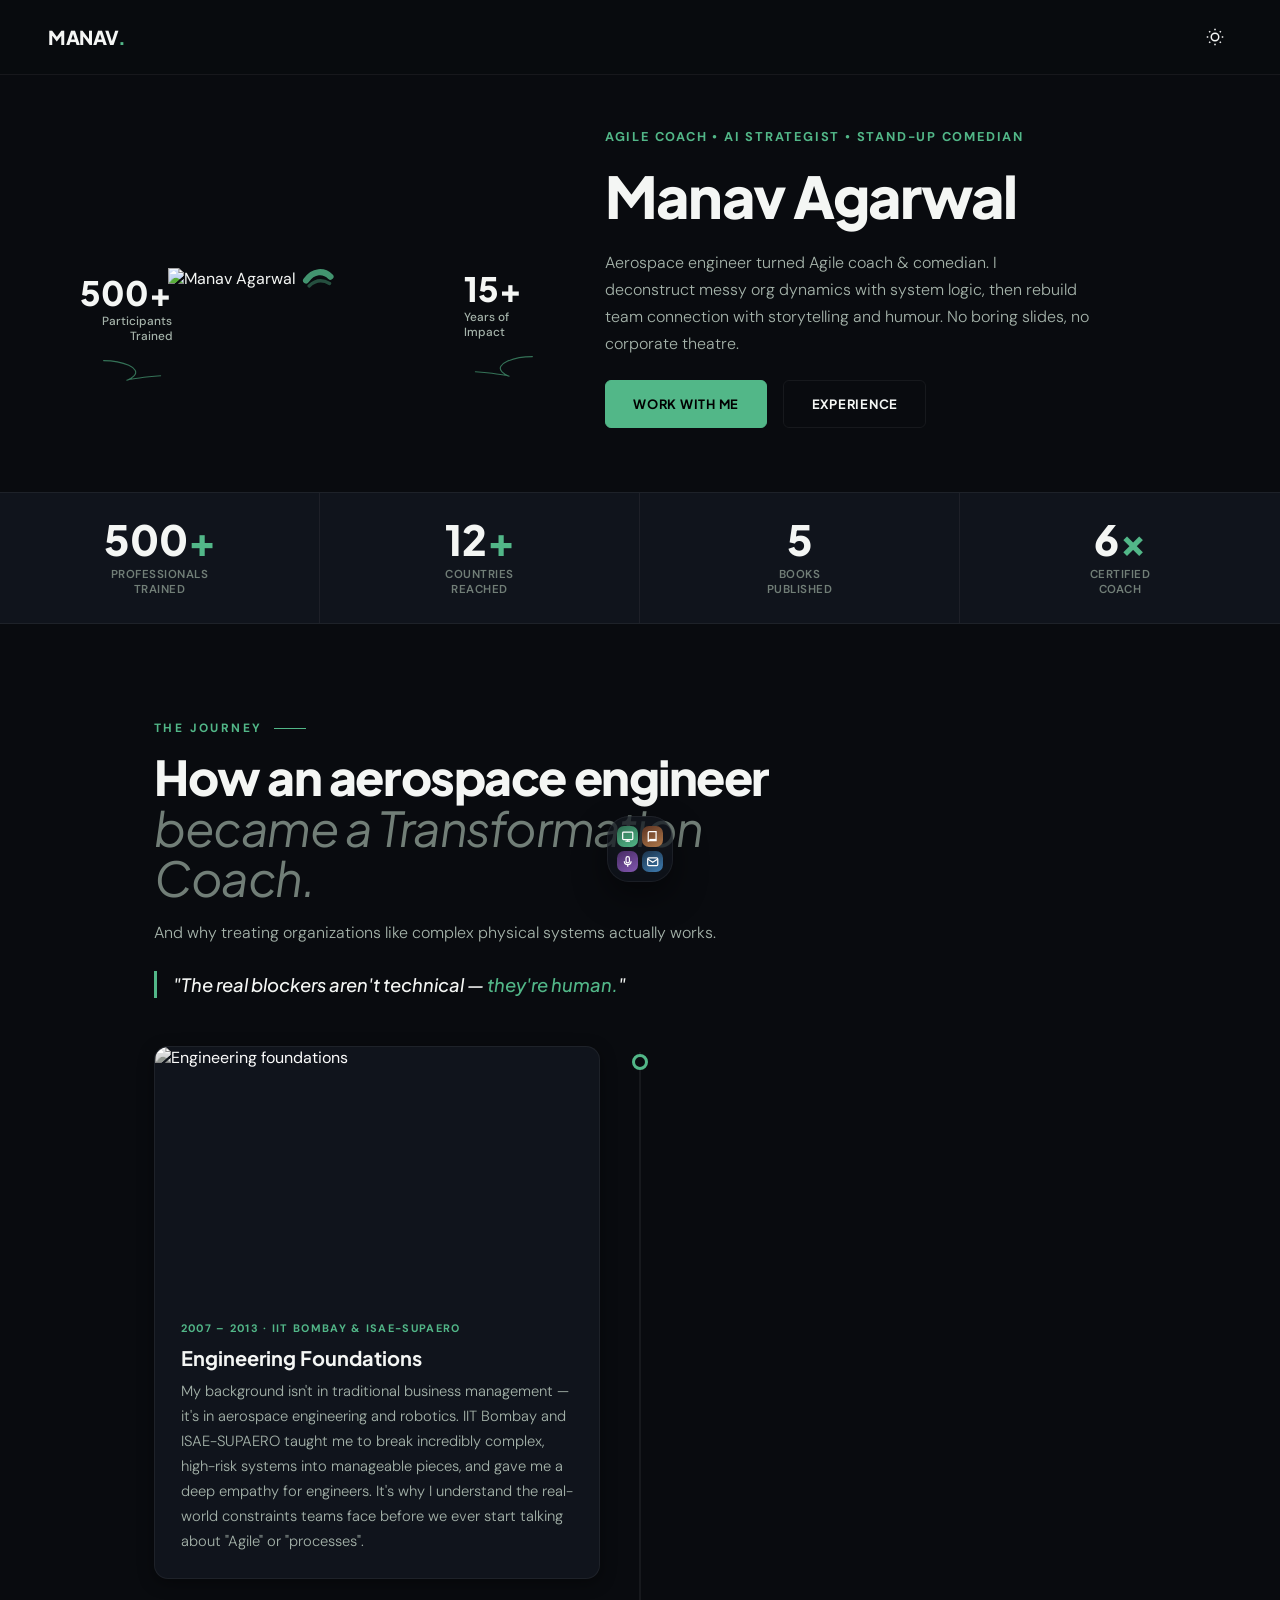
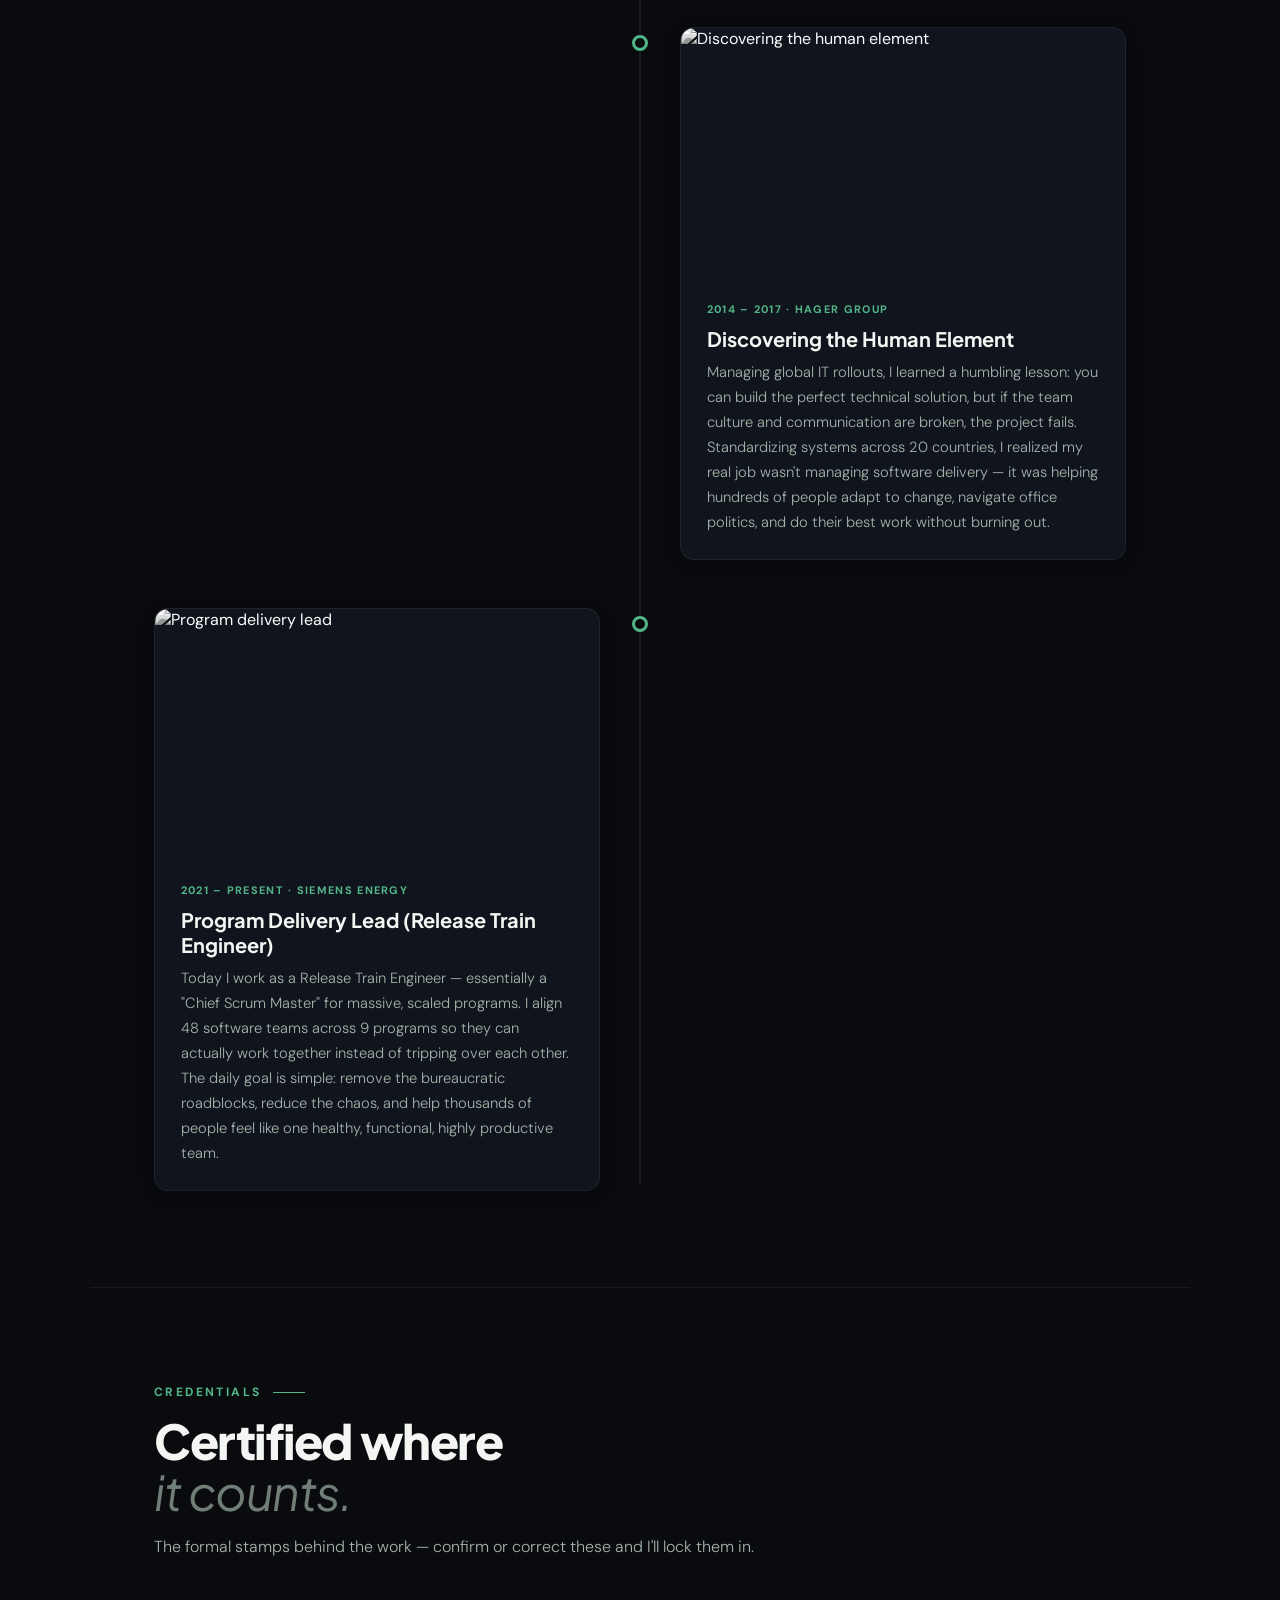
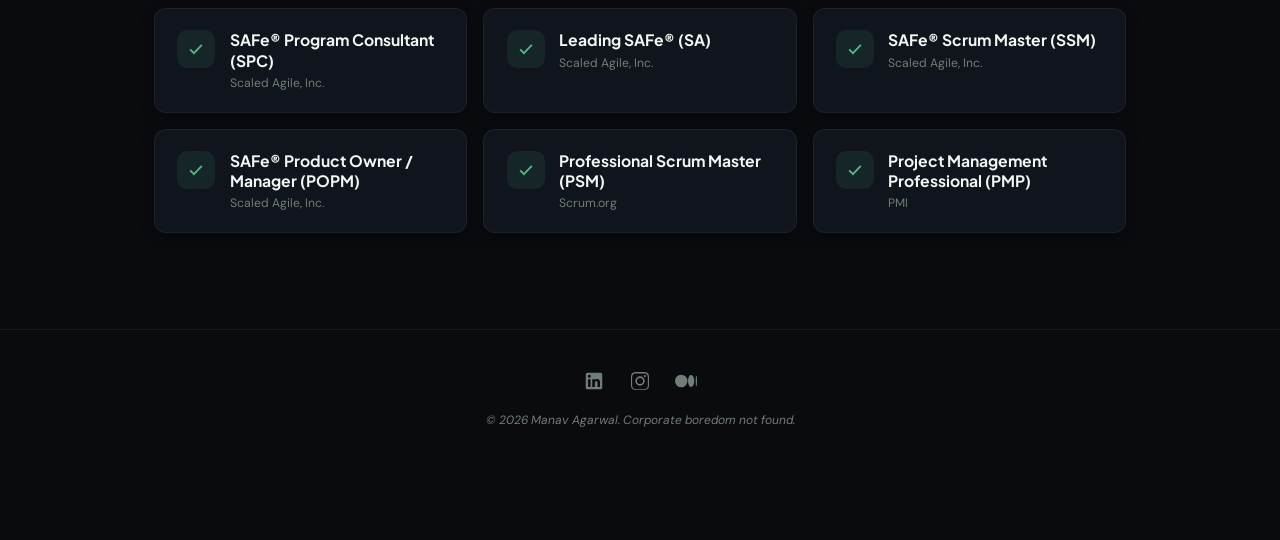
==== commit bee36849: "Folder icons, inline dock expansion, and top-bar Home button - Draw real glyphs into the folder prev" ====
--- a/index.html
+++ b/index.html
@@ -142,20 +142,18 @@
 <div class="dock" id="dock">
   <button class="dock-folder" id="dockFolder" aria-label="Open menu">
     <span class="folder-grid">
-      <span class="fg tile-workshops"></span>
-      <span class="fg tile-books"></span>
-      <span class="fg tile-comedy"></span>
-      <span class="fg tile-contact"></span>
+      <span class="fg tile-workshops"><svg viewBox="0 0 24 24"><rect x="3" y="4" width="18" height="13" rx="1.5"/><path d="M12 17v3"/><path d="M8 20h8"/></svg></span>
+      <span class="fg tile-books"><svg viewBox="0 0 24 24"><path d="M4 5a2 2 0 0 1 2-2h12v16H6a2 2 0 0 0-2 2z"/><path d="M6 17h12"/></svg></span>
+      <span class="fg tile-comedy"><svg viewBox="0 0 24 24"><rect x="9" y="3" width="6" height="11" rx="3"/><path d="M6 11a6 6 0 0 0 12 0"/><path d="M12 17v4"/></svg></span>
+      <span class="fg tile-contact"><svg viewBox="0 0 24 24"><rect x="3" y="5" width="18" height="14" rx="2"/><path d="M3 7l9 6 9-6"/></svg></span>
     </span>
   </button>
-</div>
-<div class="dock-sheet" id="dockSheet">
-  <div class="dock-apps">
-    <a class="dock-app" href="index.html"><span class="entry-tile tile-home"><svg viewBox="0 0 24 24"><path d="M3 11l9-8 9 8"/><path d="M5 10v10h14V10"/></svg></span><span class="dock-app-label">Home</span></a>
-    <button class="dock-app" type="button" data-target="workshops"><span class="entry-tile tile-workshops"><svg viewBox="0 0 24 24"><rect x="3" y="4" width="18" height="13" rx="1.5"/><path d="M12 17v3"/><path d="M8 20h8"/></svg></span><span class="dock-app-label">Workshops</span></button>
-    <button class="dock-app" type="button" data-target="books"><span class="entry-tile tile-books"><svg viewBox="0 0 24 24"><path d="M4 5a2 2 0 0 1 2-2h12v16H6a2 2 0 0 0-2 2z"/><path d="M6 17h12"/></svg></span><span class="dock-app-label">Books</span></button>
-    <button class="dock-app" type="button" data-target="comedy"><span class="entry-tile tile-comedy"><svg viewBox="0 0 24 24"><rect x="9" y="3" width="6" height="11" rx="3"/><path d="M6 11a6 6 0 0 0 12 0"/><path d="M12 17v4"/><path d="M8 21h8"/></svg></span><span class="dock-app-label">Comedy</span></button>
-    <button class="dock-app" type="button" data-target="contact"><span class="entry-tile tile-contact"><svg viewBox="0 0 24 24"><rect x="3" y="5" width="18" height="14" rx="2"/><path d="M3 7l9 6 9-6"/></svg></span><span class="dock-app-label">Contact</span></button>
+  <div class="dock-row">
+    <a class="dock-app" href="index.html"><span class="mini-tile tile-home"><svg viewBox="0 0 24 24"><path d="M3 11l9-8 9 8"/><path d="M5 10v10h14V10"/></svg></span><span class="dock-app-label">Home</span></a>
+    <button class="dock-app" type="button" data-target="workshops"><span class="mini-tile tile-workshops"><svg viewBox="0 0 24 24"><rect x="3" y="4" width="18" height="13" rx="1.5"/><path d="M12 17v3"/><path d="M8 20h8"/></svg></span><span class="dock-app-label">Workshops</span></button>
+    <button class="dock-app" type="button" data-target="books"><span class="mini-tile tile-books"><svg viewBox="0 0 24 24"><path d="M4 5a2 2 0 0 1 2-2h12v16H6a2 2 0 0 0-2 2z"/><path d="M6 17h12"/></svg></span><span class="dock-app-label">Books</span></button>
+    <button class="dock-app" type="button" data-target="comedy"><span class="mini-tile tile-comedy"><svg viewBox="0 0 24 24"><rect x="9" y="3" width="6" height="11" rx="3"/><path d="M6 11a6 6 0 0 0 12 0"/><path d="M12 17v4"/><path d="M8 21h8"/></svg></span><span class="dock-app-label">Comedy</span></button>
+    <button class="dock-app" type="button" data-target="contact"><span class="mini-tile tile-contact"><svg viewBox="0 0 24 24"><rect x="3" y="5" width="18" height="14" rx="2"/><path d="M3 7l9 6 9-6"/></svg></span><span class="dock-app-label">Contact</span></button>
   </div>
 </div>
 
--- a/styles.css
+++ b/styles.css
@@ -56,6 +56,10 @@
 }
 .logo { font-family: 'Plus Jakarta Sans', sans-serif; font-weight: 800; font-size: 1.2rem; letter-spacing: -0.02em; color: var(--white); text-decoration: none; }
 .logo span { color: var(--lime); }
+.top-right { display: flex; align-items: center; gap: 0.6rem; }
+.top-home { display: inline-flex; align-items: center; gap: 0.4rem; font-family: 'DM Sans', sans-serif; font-size: 0.72rem; font-weight: 700; letter-spacing: 0.06em; text-transform: uppercase; color: var(--muted2); text-decoration: none; padding: 0.5rem 0.85rem; border: 1px solid var(--border); border-radius: 99px; transition: color 0.25s ease, border-color 0.25s ease; }
+.top-home:hover { color: var(--lime); border-color: var(--lime); }
+.top-home svg { width: 15px; height: 15px; stroke: currentColor; fill: none; stroke-width: 2; }
 .theme-toggle { background: none; border: none; cursor: pointer; display: flex; align-items: center; justify-content: center; color: var(--white); padding: 0.5rem; border-radius: 50%; transition: background-color 0.3s ease; }
 .theme-toggle:hover { background-color: var(--border); }
 .theme-toggle svg { width: 18px; height: 18px; fill: none; stroke: currentColor; }
@@ -249,28 +253,27 @@
 /* ─── PAGE BANNER (Level 3 images) ─── */
 .page-banner { width: 100%; aspect-ratio: 2 / 1; object-fit: cover; border-radius: 16px; filter: grayscale(0.92) contrast(1.05); margin-bottom: 2.25rem; box-shadow: 0 10px 30px var(--card-shadow); }
 
-/* ─── APPLE FOLDER DOCK (fixed bottom, reveal on scroll) ─── */
+/* ─── APPLE FOLDER DOCK (fixed bottom, expands inline) ─── */
 .dock { position: fixed; left: 50%; bottom: 1.1rem; transform: translateX(-50%); z-index: 250; transition: transform 0.5s cubic-bezier(0.16, 1, 0.3, 1), opacity 0.35s ease; }
 .dock.dock-hidden { transform: translate(-50%, 200%); opacity: 0; pointer-events: none; }
-.dock-folder { width: 66px; height: 66px; border-radius: 22px; padding: 9px; cursor: pointer; border: 1px solid var(--border); background: color-mix(in srgb, var(--bg2) 70%, transparent); -webkit-backdrop-filter: blur(22px); backdrop-filter: blur(22px); box-shadow: 0 14px 34px rgba(0,0,0,0.45); transition: transform 0.3s cubic-bezier(0.34, 1.56, 0.64, 1); }
+.dock-folder { width: 66px; height: 66px; border-radius: 22px; padding: 9px; cursor: pointer; border: 1px solid var(--border); background: color-mix(in srgb, var(--bg2) 72%, transparent); -webkit-backdrop-filter: blur(22px); backdrop-filter: blur(22px); box-shadow: 0 14px 34px rgba(0,0,0,0.45); transition: transform 0.3s cubic-bezier(0.34, 1.56, 0.64, 1); }
 .dock-folder:hover { transform: translateY(-3px); }
 .dock-folder:active { transform: scale(0.92); }
+.dock.open .dock-folder { display: none; }
 .folder-grid { width: 100%; height: 100%; display: grid; grid-template-columns: 1fr 1fr; gap: 4px; }
-.folder-grid .fg { border-radius: 7px; }
-
-.dock-sheet { position: fixed; inset: 0; z-index: 240; display: flex; align-items: flex-end; justify-content: center; padding: 0 1.25rem 7rem; background: rgba(0,0,0,0.5); -webkit-backdrop-filter: blur(10px); backdrop-filter: blur(10px); opacity: 0; pointer-events: none; transition: opacity 0.32s ease; }
-.dock-sheet.open { opacity: 1; pointer-events: auto; }
-.dock-apps { display: grid; grid-template-columns: repeat(3, 1fr); gap: 1.6rem 1rem; width: 100%; max-width: 360px; }
-.dock-app { display: flex; flex-direction: column; align-items: center; gap: 0.55rem; background: none; border: none; cursor: pointer; text-decoration: none; color: var(--white); opacity: 0; transform: translateY(24px) scale(0.78); transition: transform 0.42s cubic-bezier(0.16, 1, 0.3, 1), opacity 0.42s ease; }
-.dock-sheet.open .dock-app { opacity: 1; transform: none; }
-.dock-sheet.open .dock-app:nth-child(1) { transition-delay: 0.02s; }
-.dock-sheet.open .dock-app:nth-child(2) { transition-delay: 0.06s; }
-.dock-sheet.open .dock-app:nth-child(3) { transition-delay: 0.10s; }
-.dock-sheet.open .dock-app:nth-child(4) { transition-delay: 0.14s; }
-.dock-sheet.open .dock-app:nth-child(5) { transition-delay: 0.18s; }
-.dock-app .entry-tile { max-width: 72px; }
-.dock-app:active .entry-tile { transform: scale(0.93); }
-.dock-app-label { font-family: 'Plus Jakarta Sans', sans-serif; font-weight: 600; font-size: 0.78rem; }
+.folder-grid .fg { border-radius: 7px; display: flex; align-items: center; justify-content: center; }
+.folder-grid .fg svg { width: 64%; height: 64%; stroke: #fff; fill: none; stroke-width: 2.2; }
+
+.dock-row { display: none; align-items: flex-end; gap: 0.3rem; padding: 0.5rem 0.6rem; border-radius: 26px; border: 1px solid var(--border); background: color-mix(in srgb, var(--bg2) 82%, transparent); -webkit-backdrop-filter: blur(22px); backdrop-filter: blur(22px); box-shadow: 0 14px 34px rgba(0,0,0,0.45); }
+.dock.open .dock-row { display: flex; animation: dockExpand 0.38s cubic-bezier(0.16, 1, 0.3, 1); transform-origin: bottom center; }
+@keyframes dockExpand { from { transform: scale(0.85) translateY(8px); opacity: 0; } to { transform: none; opacity: 1; } }
+.dock-app { display: flex; flex-direction: column; align-items: center; gap: 5px; background: none; border: none; cursor: pointer; text-decoration: none; color: var(--white); padding: 0 0.1rem; }
+.mini-tile { width: 48px; height: 48px; border-radius: 15px; display: flex; align-items: center; justify-content: center; position: relative; overflow: hidden; box-shadow: 0 6px 16px rgba(0,0,0,0.3); transition: transform 0.25s cubic-bezier(0.34, 1.56, 0.64, 1); }
+.mini-tile::after { content: ''; position: absolute; inset: 0; background: linear-gradient(160deg, rgba(255,255,255,0.22), transparent 55%); }
+.mini-tile svg { width: 22px; height: 22px; stroke: #fff; fill: none; stroke-width: 1.8; position: relative; z-index: 1; }
+.dock-app:hover .mini-tile { transform: translateY(-4px); }
+.dock-app:active .mini-tile { transform: scale(0.92); }
+.dock-app-label { font-family: 'Plus Jakarta Sans', sans-serif; font-weight: 600; font-size: 0.6rem; letter-spacing: 0.02em; color: var(--muted2); }
 .tile-home { background: linear-gradient(150deg, #2b303b, #5b6b7a); }
 
 /* ═══════════ RESPONSIVE (tablet / desktop) ═══════════ */
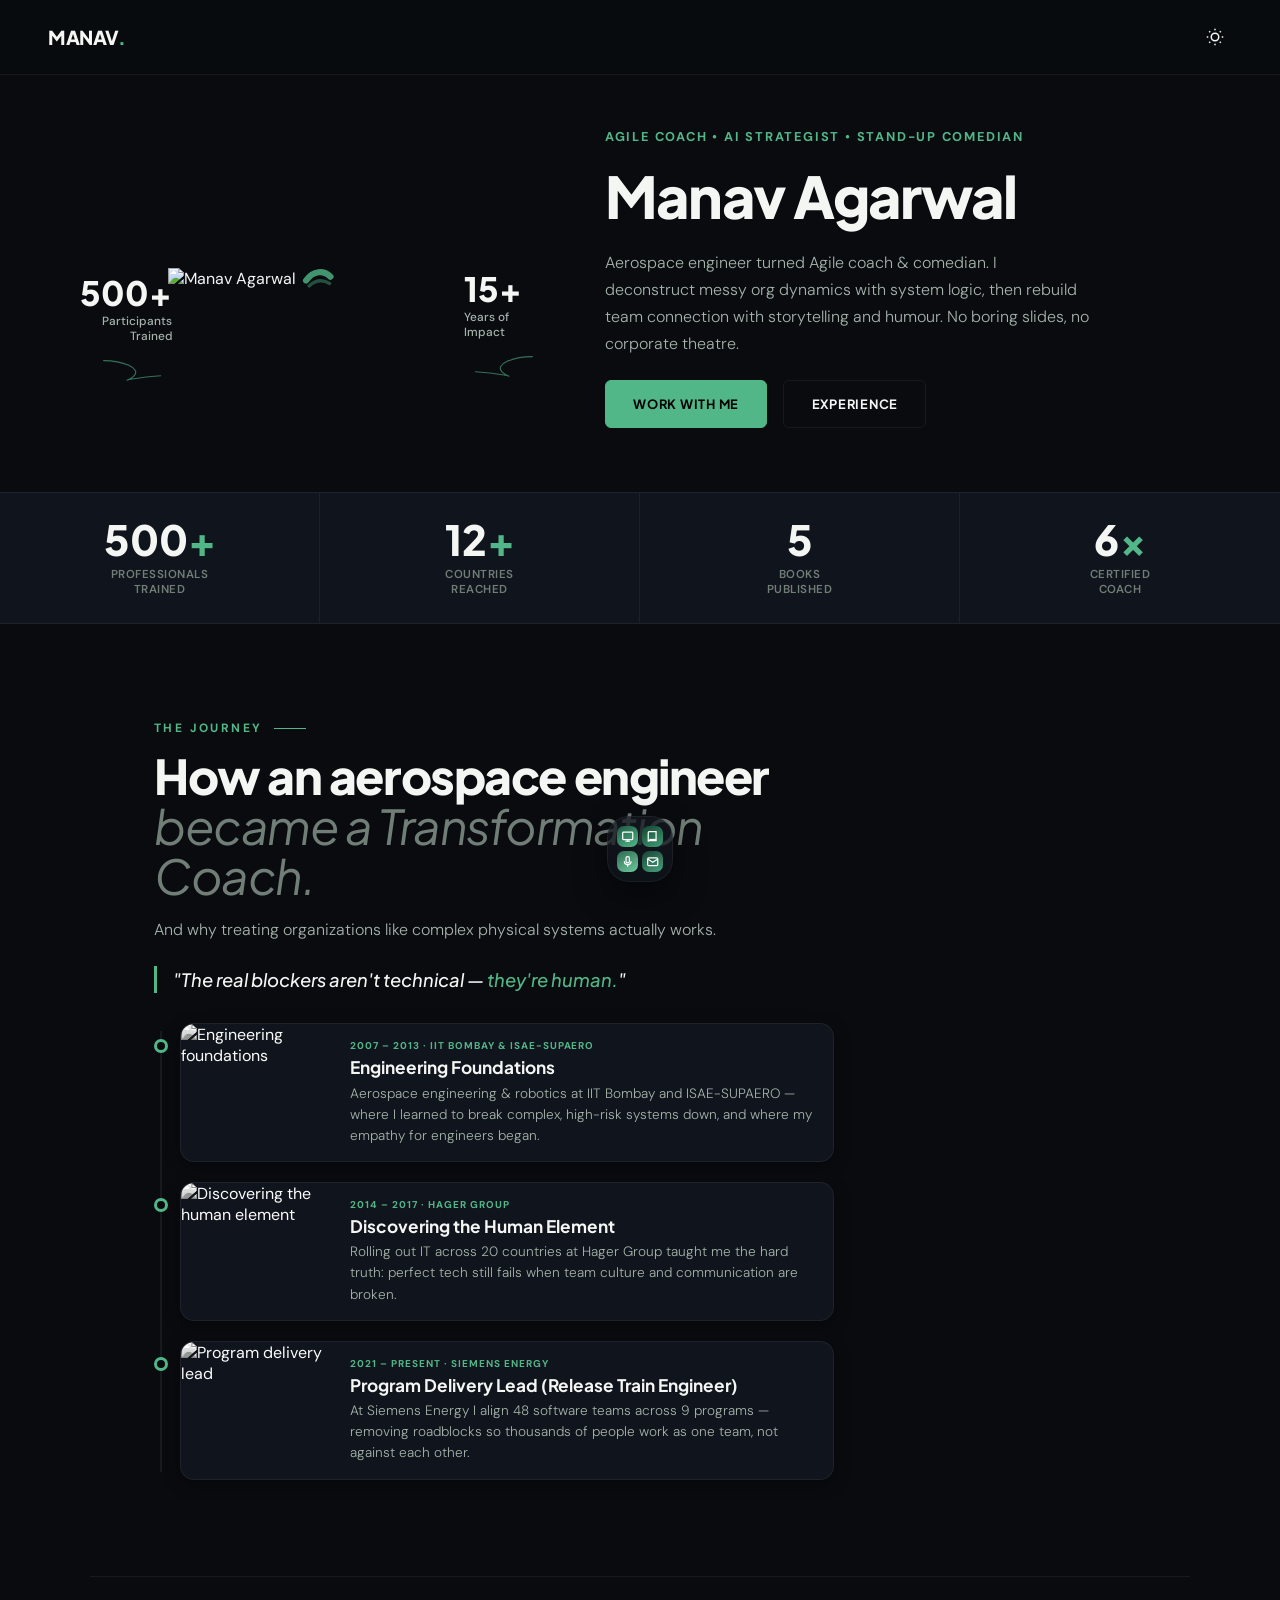
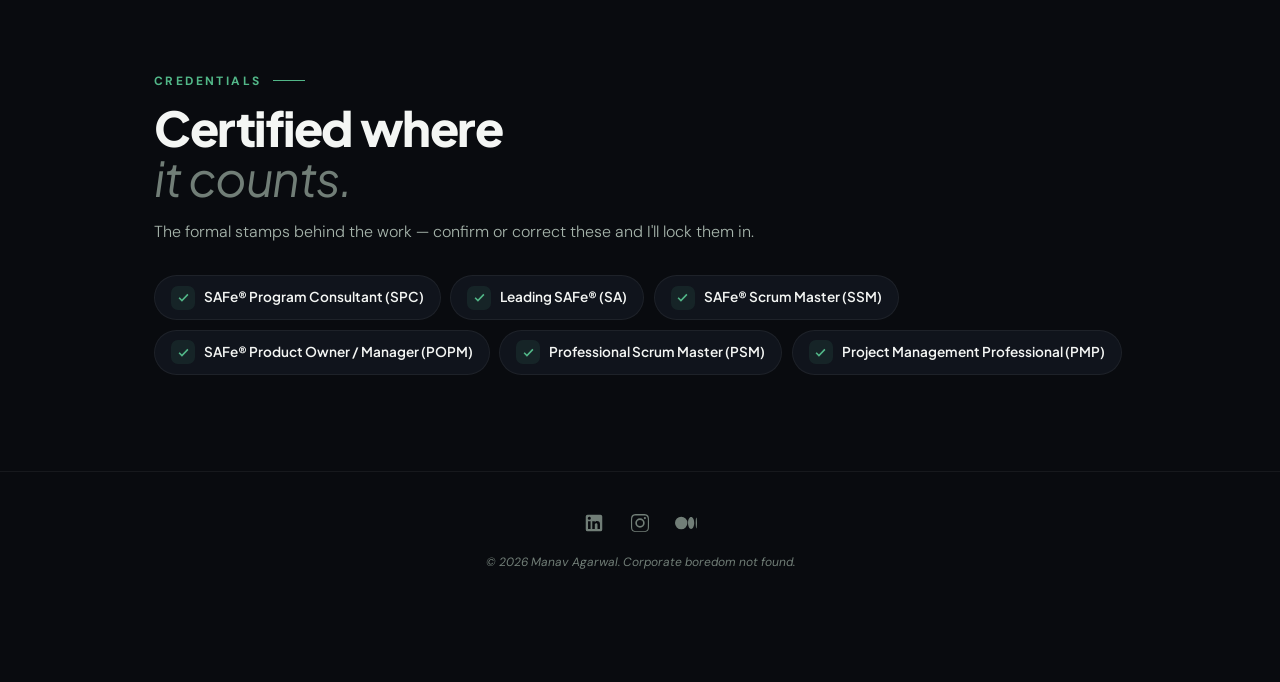
==== commit 75576cc1: "On-brand icon palette + shorter homepage - Recolor all icon tiles to the green brand palette (drop t" ====
--- a/index.html
+++ b/index.html
@@ -81,7 +81,7 @@
         <div class="tl-body">
           <span class="tl-step">2007 – 2013 · IIT Bombay &amp; ISAE-SUPAERO</span>
           <h3 class="tl-title">Engineering Foundations</h3>
-          <p class="tl-desc">My background isn't in traditional business management — it's in aerospace engineering and robotics. IIT Bombay and ISAE-SUPAERO taught me to break incredibly complex, high-risk systems into manageable pieces, and gave me a deep empathy for engineers. It's why I understand the real-world constraints teams face before we ever start talking about "Agile" or "processes".</p>
+          <p class="tl-desc">Aerospace engineering &amp; robotics at IIT Bombay and ISAE-SUPAERO — where I learned to break complex, high-risk systems down, and where my empathy for engineers began.</p>
         </div>
       </div>
     </div>
@@ -91,7 +91,7 @@
         <div class="tl-body">
           <span class="tl-step">2014 – 2017 · Hager Group</span>
           <h3 class="tl-title">Discovering the Human Element</h3>
-          <p class="tl-desc">Managing global IT rollouts, I learned a humbling lesson: you can build the perfect technical solution, but if the team culture and communication are broken, the project fails. Standardizing systems across 20 countries, I realized my real job wasn't managing software delivery — it was helping hundreds of people adapt to change, navigate office politics, and do their best work without burning out.</p>
+          <p class="tl-desc">Rolling out IT across 20 countries at Hager Group taught me the hard truth: perfect tech still fails when team culture and communication are broken.</p>
         </div>
       </div>
     </div>
@@ -101,7 +101,7 @@
         <div class="tl-body">
           <span class="tl-step">2021 – Present · Siemens Energy</span>
           <h3 class="tl-title">Program Delivery Lead (Release Train Engineer)</h3>
-          <p class="tl-desc">Today I work as a Release Train Engineer — essentially a "Chief Scrum Master" for massive, scaled programs. I align 48 software teams across 9 programs so they can actually work together instead of tripping over each other. The daily goal is simple: remove the bureaucratic roadblocks, reduce the chaos, and help thousands of people feel like one healthy, functional, highly productive team.</p>
+          <p class="tl-desc">At Siemens Energy I align 48 software teams across 9 programs — removing roadblocks so thousands of people work as one team, not against each other.</p>
         </div>
       </div>
     </div>
--- a/styles.css
+++ b/styles.css
@@ -100,37 +100,37 @@
 .stat-desc { font-size: 0.62rem; font-weight: 600; letter-spacing: 0.04em; text-transform: uppercase; color: var(--muted); line-height: 1.35; }
 
 /* ─── EXPERIENCE (timeline / roadmap) ─── */
-.experience { padding: 4rem 1.5rem; scroll-margin-top: 80px; }
-.section-head { display: flex; flex-direction: column; gap: 1rem; margin-bottom: 3rem; max-width: 640px; }
+.experience { padding: 3rem 1.5rem; scroll-margin-top: 80px; }
+.section-head { display: flex; flex-direction: column; gap: 0.9rem; margin-bottom: 1.85rem; max-width: 640px; }
 .section-eyebrow { font-size: 0.75rem; font-weight: 700; letter-spacing: 0.2em; text-transform: uppercase; color: var(--lime); display: flex; align-items: center; gap: 0.75rem; }
 .section-eyebrow::after { content: ''; flex: 0 0 32px; height: 1px; background: var(--lime); }
 .section-title { font-family: 'Plus Jakarta Sans', sans-serif; font-weight: 800; font-size: clamp(2rem, 6vw, 3rem); letter-spacing: -0.03em; line-height: 1.05; color: var(--white); }
 .section-title em { color: var(--muted); font-style: italic; font-weight: 400; }
 .section-sub { font-size: 1rem; line-height: 1.7; color: var(--muted2); font-weight: 300; }
 
-.timeline { position: relative; display: flex; flex-direction: column; gap: 2rem; padding-left: 1.75rem; }
-.timeline::before { content: ''; position: absolute; left: 7px; top: 6px; bottom: 6px; width: 2px; background: var(--border); }
+.timeline { position: relative; display: flex; flex-direction: column; gap: 1.1rem; padding-left: 1.6rem; max-width: 680px; }
+.timeline::before { content: ''; position: absolute; left: 6px; top: 8px; bottom: 8px; width: 2px; background: var(--border); }
 .tl-item { position: relative; }
-.tl-item::before { content: ''; position: absolute; left: -1.75rem; top: 8px; width: 16px; height: 16px; border-radius: 50%; background: var(--bg); border: 3px solid var(--lime); }
-.tl-card { background: var(--bg2); border: 1px solid var(--border); border-radius: 14px; overflow: hidden; box-shadow: 0 4px 16px var(--card-shadow); transition: border-color 0.3s ease, transform 0.3s ease; }
+.tl-item::before { content: ''; position: absolute; left: -1.6rem; top: 16px; width: 14px; height: 14px; border-radius: 50%; background: var(--bg); border: 3px solid var(--lime); }
+.tl-card { display: grid; grid-template-columns: 92px 1fr; background: var(--bg2); border: 1px solid var(--border); border-radius: 14px; overflow: hidden; box-shadow: 0 4px 16px var(--card-shadow); transition: border-color 0.3s ease, transform 0.3s ease; }
 .tl-card:hover { border-color: var(--lime); transform: translateY(-3px); }
-.tl-img { width: 100%; aspect-ratio: 16 / 9; object-fit: cover; filter: grayscale(0.95) contrast(1.05); }
+.tl-img { width: 92px; height: 100%; object-fit: cover; filter: grayscale(0.95) contrast(1.05); }
 .section-quote { font-family: 'Plus Jakarta Sans', sans-serif; font-style: italic; font-weight: 500; font-size: 1.15rem; line-height: 1.5; color: var(--white); border-left: 3px solid var(--lime); padding-left: 1rem; margin-top: 0.5rem; }
 .section-quote span { color: var(--lime); }
 
 /* ─── CREDENTIALS ─── */
-.credentials { padding: 4rem 1.5rem; border-top: 1px solid var(--border); }
-.cred-grid { display: grid; grid-template-columns: 1fr; gap: 1rem; margin-top: 2.5rem; }
-.cred { display: flex; gap: 0.9rem; align-items: flex-start; background: var(--bg2); border: 1px solid var(--border); border-radius: 12px; padding: 1.3rem 1.4rem; box-shadow: 0 4px 14px var(--card-shadow); transition: border-color 0.3s ease, transform 0.3s ease; }
-.cred:hover { border-color: var(--lime); transform: translateY(-3px); }
-.cred-badge { flex: 0 0 auto; width: 38px; height: 38px; border-radius: 10px; background: var(--lime-dim); color: var(--lime); display: flex; align-items: center; justify-content: center; }
-.cred-badge svg { width: 20px; height: 20px; stroke: currentColor; fill: none; stroke-width: 2.2; }
-.cred-name { font-family: 'Plus Jakarta Sans', sans-serif; font-weight: 700; font-size: 0.98rem; color: var(--white); line-height: 1.3; }
-.cred-issuer { font-size: 0.76rem; color: var(--muted); margin-top: 0.25rem; }
-.tl-body { padding: 1.5rem 1.6rem; display: flex; flex-direction: column; gap: 0.6rem; }
-.tl-step { font-size: 0.68rem; font-weight: 700; letter-spacing: 0.12em; text-transform: uppercase; color: var(--lime); }
-.tl-title { font-family: 'Plus Jakarta Sans', sans-serif; font-weight: 700; font-size: 1.25rem; color: var(--white); }
-.tl-desc { font-size: 0.92rem; line-height: 1.7; color: var(--muted2); font-weight: 300; }
+.credentials { padding: 3rem 1.5rem; border-top: 1px solid var(--border); }
+.cred-grid { display: flex; flex-wrap: wrap; gap: 0.6rem; margin-top: 1.75rem; }
+.cred { display: inline-flex; gap: 0.55rem; align-items: center; background: var(--bg2); border: 1px solid var(--border); border-radius: 99px; padding: 0.6rem 1rem; transition: border-color 0.3s ease, transform 0.3s ease; }
+.cred:hover { border-color: var(--lime); transform: translateY(-2px); }
+.cred-badge { flex: 0 0 auto; width: 24px; height: 24px; border-radius: 7px; background: var(--lime-dim); color: var(--lime); display: flex; align-items: center; justify-content: center; }
+.cred-badge svg { width: 15px; height: 15px; stroke: currentColor; fill: none; stroke-width: 2.5; }
+.cred-name { font-family: 'Plus Jakarta Sans', sans-serif; font-weight: 600; font-size: 0.85rem; color: var(--white); line-height: 1.2; }
+.cred-issuer { display: none; }
+.tl-body { padding: 0.95rem 1.2rem; display: flex; flex-direction: column; gap: 0.3rem; justify-content: center; }
+.tl-step { font-size: 0.62rem; font-weight: 700; letter-spacing: 0.1em; text-transform: uppercase; color: var(--lime); }
+.tl-title { font-family: 'Plus Jakarta Sans', sans-serif; font-weight: 700; font-size: 1.08rem; color: var(--white); line-height: 1.2; }
+.tl-desc { font-size: 0.85rem; line-height: 1.55; color: var(--muted2); font-weight: 300; }
 
 /* ─── ENTRY ICON SQUARES (homepage bottom) ─── */
 .entries { padding: 3rem 1.5rem 5rem; }
@@ -141,10 +141,10 @@
 .entry-tile svg { width: 44%; height: 44%; stroke: #fff; fill: none; stroke-width: 1.7; position: relative; z-index: 1; }
 .entry:hover .entry-tile { transform: translateY(-6px) scale(1.05); box-shadow: 0 20px 38px rgba(0,0,0,0.45); }
 .entry:active .entry-tile { transform: scale(0.95); }
-.tile-workshops { background: linear-gradient(150deg, #2D6A4F, #52B788); }
-.tile-books { background: linear-gradient(150deg, #5C3322, #B0794A); }
-.tile-comedy { background: linear-gradient(150deg, #472B63, #8257B0); }
-.tile-contact { background: linear-gradient(150deg, #1C334A, #3E7CB1); }
+.tile-workshops { background: linear-gradient(150deg, #1F5A43, #52B788); }
+.tile-books { background: linear-gradient(150deg, #144632, #3E9D74); }
+.tile-comedy { background: linear-gradient(150deg, #2D6A4F, #6FCAA0); }
+.tile-contact { background: linear-gradient(150deg, #184133, #46A47E); }
 .entry-label { font-family: 'Plus Jakarta Sans', sans-serif; font-weight: 600; font-size: 0.82rem; letter-spacing: -0.01em; }
 
 /* ─── SITE FOOTER ─── */
@@ -274,7 +274,7 @@
 .dock-app:hover .mini-tile { transform: translateY(-4px); }
 .dock-app:active .mini-tile { transform: scale(0.92); }
 .dock-app-label { font-family: 'Plus Jakarta Sans', sans-serif; font-weight: 600; font-size: 0.6rem; letter-spacing: 0.02em; color: var(--muted2); }
-.tile-home { background: linear-gradient(150deg, #2b303b, #5b6b7a); }
+.tile-home { background: linear-gradient(150deg, #20302a, #5b7a6b); }
 
 /* ═══════════ RESPONSIVE (tablet / desktop) ═══════════ */
 @media (min-width: 700px) {
@@ -282,14 +282,9 @@
   .cred-grid { grid-template-columns: repeat(2, 1fr); }
   .dock-apps { grid-template-columns: repeat(5, 1fr); max-width: 560px; }
   .page-banner { aspect-ratio: 3 / 1; }
-  .timeline { padding-left: 0; gap: 3rem; }
-  .timeline::before { left: 50%; transform: translateX(-50%); }
-  .tl-item { width: 50%; }
-  .tl-item:nth-child(odd) { align-self: flex-start; padding-right: 2.5rem; }
-  .tl-item:nth-child(even) { align-self: flex-end; padding-left: 2.5rem; }
-  .tl-item::before { left: auto; }
-  .tl-item:nth-child(odd)::before { right: -8px; left: auto; }
-  .tl-item:nth-child(even)::before { left: -8px; }
+  .timeline { gap: 1.25rem; }
+  .tl-card { grid-template-columns: 150px 1fr; }
+  .tl-img { width: 150px; }
 }
 
 @media (min-width: 760px) {
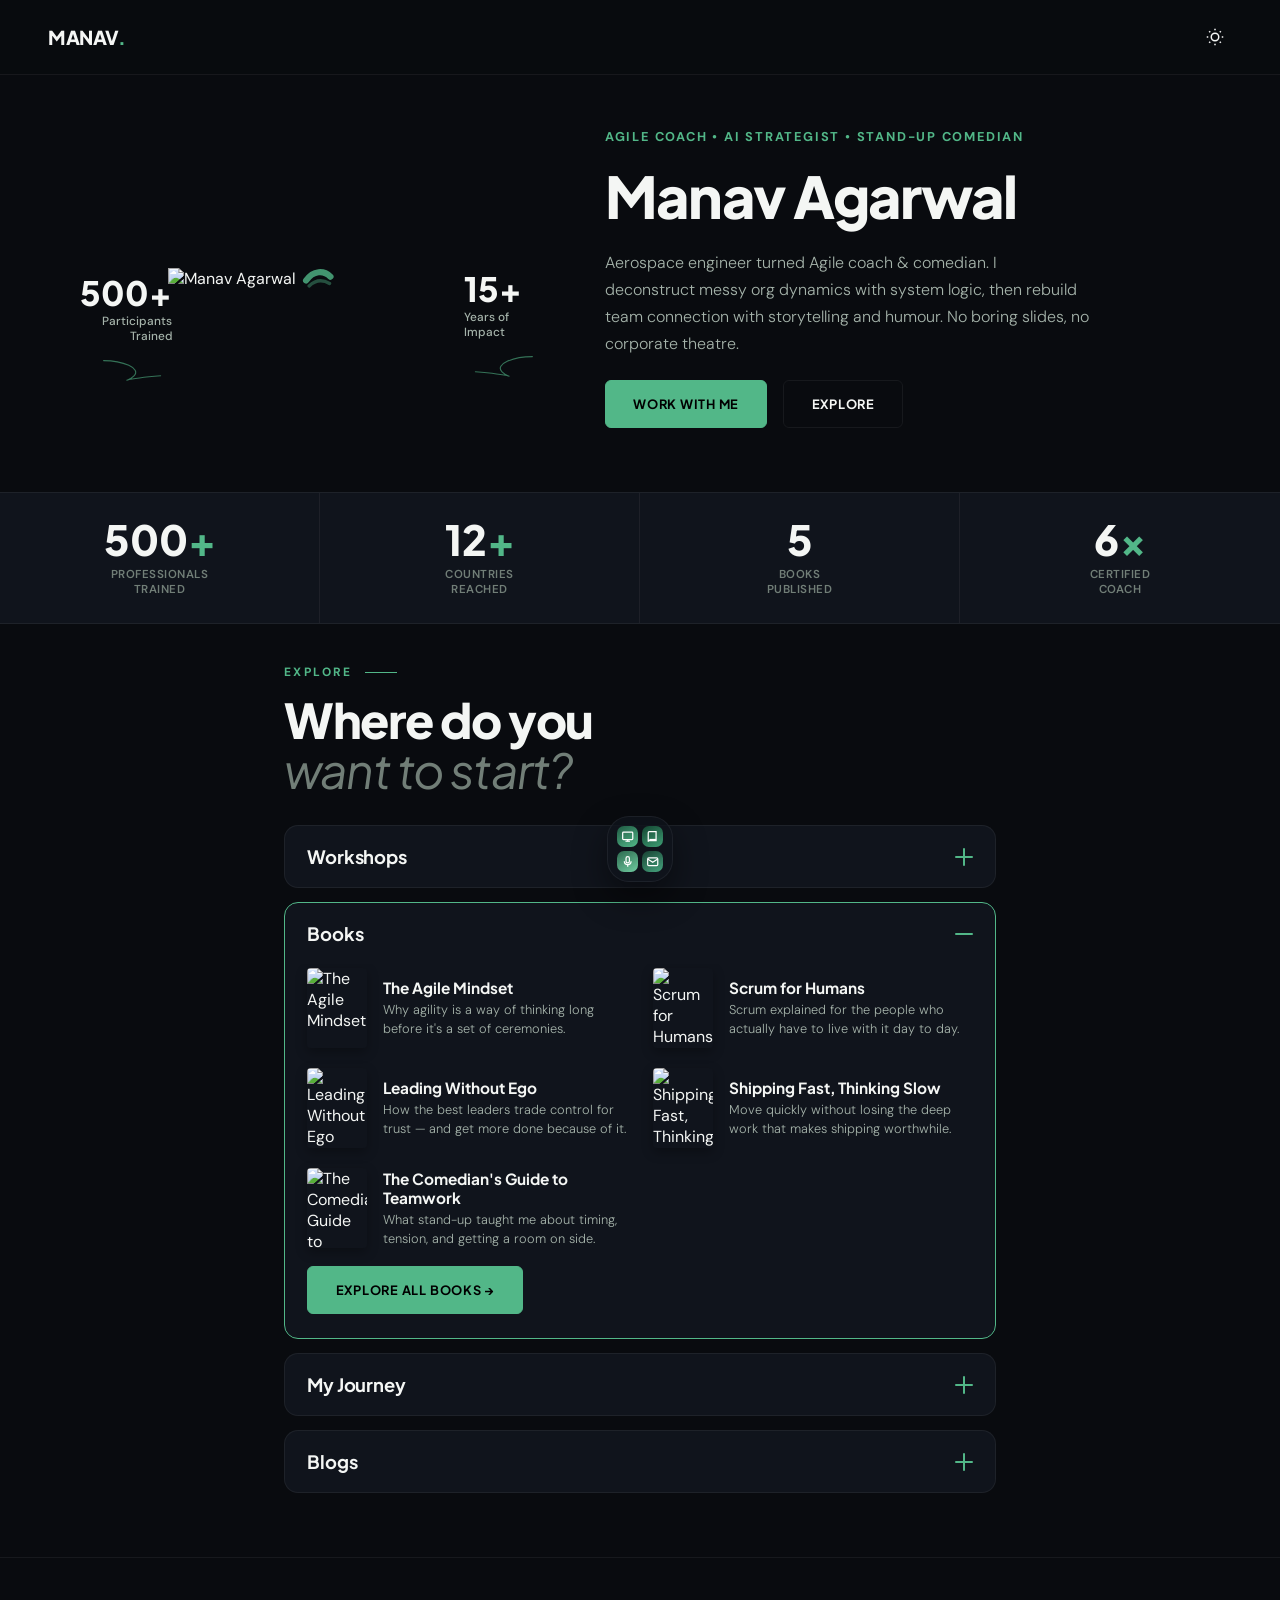
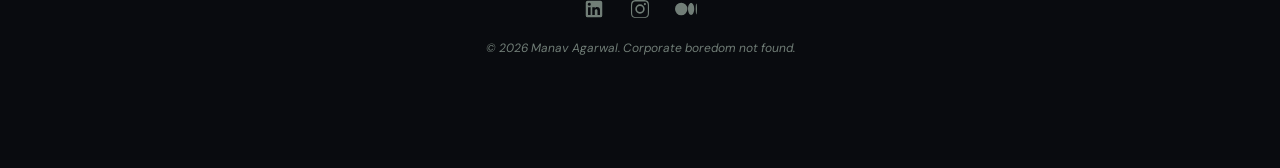
==== commit babb8145: "Replace Journey/Credentials with a collapsible Explore accordion Reduce the landing page to two scro" ====
--- a/index.html
+++ b/index.html
@@ -52,7 +52,7 @@
     <p class="hero-blurb">Aerospace engineer turned Agile coach &amp; comedian. I deconstruct messy org dynamics with system logic, then rebuild team connection with storytelling and humour. No boring slides, no corporate theatre.</p>
     <div class="hero-actions">
       <a class="btn-fill" href="contact.html">Work With Me</a>
-      <a class="btn-ghost" href="#experience">Experience</a>
+      <a class="btn-ghost" href="#explore">Explore</a>
     </div>
   </div>
 </section>
@@ -65,64 +65,103 @@
   <div class="stat"><span class="stat-num">6<span>x</span></span><span class="stat-desc">Certified<br>Coach</span></div>
 </section>
 
-<!-- ═══ EXPERIENCE (timeline / roadmap) ═══ -->
-<section class="experience" id="experience">
+<!-- ═══ EXPLORE (collapsible sections) ═══ -->
+<section class="explore" id="explore">
   <div class="section-head">
-    <span class="section-eyebrow">The Journey</span>
-    <h2 class="section-title">How an aerospace engineer<br><em>became a Transformation Coach.</em></h2>
-    <p class="section-sub">And why treating organizations like complex physical systems actually works.</p>
-    <p class="section-quote">"The real blockers aren't technical — <span>they're human.</span>"</p>
-  </div>
-
-  <div class="timeline">
-    <div class="tl-item">
-      <div class="tl-card">
-        <img class="tl-img" src="https://picsum.photos/seed/manav-aero/640/360" alt="Engineering foundations" loading="lazy"/>
-        <div class="tl-body">
-          <span class="tl-step">2007 – 2013 · IIT Bombay &amp; ISAE-SUPAERO</span>
-          <h3 class="tl-title">Engineering Foundations</h3>
-          <p class="tl-desc">Aerospace engineering &amp; robotics at IIT Bombay and ISAE-SUPAERO — where I learned to break complex, high-risk systems down, and where my empathy for engineers began.</p>
-        </div>
-      </div>
-    </div>
-    <div class="tl-item">
-      <div class="tl-card">
-        <img class="tl-img" src="https://picsum.photos/seed/manav-human/640/360" alt="Discovering the human element" loading="lazy"/>
-        <div class="tl-body">
-          <span class="tl-step">2014 – 2017 · Hager Group</span>
-          <h3 class="tl-title">Discovering the Human Element</h3>
-          <p class="tl-desc">Rolling out IT across 20 countries at Hager Group taught me the hard truth: perfect tech still fails when team culture and communication are broken.</p>
-        </div>
-      </div>
-    </div>
-    <div class="tl-item">
-      <div class="tl-card">
-        <img class="tl-img" src="https://picsum.photos/seed/manav-program/640/360" alt="Program delivery lead" loading="lazy"/>
-        <div class="tl-body">
-          <span class="tl-step">2021 – Present · Siemens Energy</span>
-          <h3 class="tl-title">Program Delivery Lead (Release Train Engineer)</h3>
-          <p class="tl-desc">At Siemens Energy I align 48 software teams across 9 programs — removing roadblocks so thousands of people work as one team, not against each other.</p>
-        </div>
-      </div>
-    </div>
-  </div>
-</section>
-
-<!-- ═══ CREDENTIALS ═══ -->
-<section class="credentials" id="credentials">
-  <div class="section-head">
-    <span class="section-eyebrow">Credentials</span>
-    <h2 class="section-title">Certified where<br><em>it counts.</em></h2>
-    <p class="section-sub">The formal stamps behind the work — confirm or correct these and I'll lock them in.</p>
-  </div>
-
-  <div class="cred-grid">
-    <div class="cred"><span class="cred-badge"><svg viewBox="0 0 24 24"><path d="M5 12.5l4.5 4.5L19 7"/></svg></span><div><div class="cred-name">SAFe® Program Consultant (SPC)</div><div class="cred-issuer">Scaled Agile, Inc.</div></div></div>
-    <div class="cred"><span class="cred-badge"><svg viewBox="0 0 24 24"><path d="M5 12.5l4.5 4.5L19 7"/></svg></span><div><div class="cred-name">Leading SAFe® (SA)</div><div class="cred-issuer">Scaled Agile, Inc.</div></div></div>
-    <div class="cred"><span class="cred-badge"><svg viewBox="0 0 24 24"><path d="M5 12.5l4.5 4.5L19 7"/></svg></span><div><div class="cred-name">SAFe® Scrum Master (SSM)</div><div class="cred-issuer">Scaled Agile, Inc.</div></div></div>
-    <div class="cred"><span class="cred-badge"><svg viewBox="0 0 24 24"><path d="M5 12.5l4.5 4.5L19 7"/></svg></span><div><div class="cred-name">SAFe® Product Owner / Manager (POPM)</div><div class="cred-issuer">Scaled Agile, Inc.</div></div></div>
-    <div class="cred"><span class="cred-badge"><svg viewBox="0 0 24 24"><path d="M5 12.5l4.5 4.5L19 7"/></svg></span><div><div class="cred-name">Professional Scrum Master (PSM)</div><div class="cred-issuer">Scrum.org</div></div></div>
-    <div class="cred"><span class="cred-badge"><svg viewBox="0 0 24 24"><path d="M5 12.5l4.5 4.5L19 7"/></svg></span><div><div class="cred-name">Project Management Professional (PMP)</div><div class="cred-issuer">PMI</div></div></div>
+    <span class="section-eyebrow">Explore</span>
+    <h2 class="section-title">Where do you<br><em>want to start?</em></h2>
+  </div>
+
+  <div class="accordion" id="accordion">
+
+    <!-- Workshops -->
+    <div class="acc-item">
+      <button class="acc-header" type="button" aria-expanded="false">
+        <span class="acc-title">Workshops</span>
+        <span class="acc-icon" aria-hidden="true"></span>
+      </button>
+      <div class="acc-panel">
+        <div class="acc-inner">
+          <div class="acc-content">
+            <p class="acc-text">Interactive workshops for dev teams, PMs and leaders — built around real problems, not theory.</p>
+            <img class="acc-img" src="https://picsum.photos/seed/manav-workshops/800/400" alt="Workshops" loading="lazy"/>
+            <div class="acc-actions"><a class="btn-fill" href="workshops.html">Explore Workshops →</a></div>
+          </div>
+        </div>
+      </div>
+    </div>
+
+    <!-- Books (open by default) -->
+    <div class="acc-item open">
+      <button class="acc-header" type="button" aria-expanded="true">
+        <span class="acc-title">Books</span>
+        <span class="acc-icon" aria-hidden="true"></span>
+      </button>
+      <div class="acc-panel">
+        <div class="acc-inner">
+          <div class="acc-content">
+            <div class="book-list">
+              <div class="book-item">
+                <img src="https://picsum.photos/seed/book1/120/160" alt="The Agile Mindset" loading="lazy"/>
+                <div><div class="book-item-title">The Agile Mindset</div><div class="book-item-desc">Why agility is a way of thinking long before it's a set of ceremonies.</div></div>
+              </div>
+              <div class="book-item">
+                <img src="https://picsum.photos/seed/book2/120/160" alt="Scrum for Humans" loading="lazy"/>
+                <div><div class="book-item-title">Scrum for Humans</div><div class="book-item-desc">Scrum explained for the people who actually have to live with it day to day.</div></div>
+              </div>
+              <div class="book-item">
+                <img src="https://picsum.photos/seed/book3/120/160" alt="Leading Without Ego" loading="lazy"/>
+                <div><div class="book-item-title">Leading Without Ego</div><div class="book-item-desc">How the best leaders trade control for trust — and get more done because of it.</div></div>
+              </div>
+              <div class="book-item">
+                <img src="https://picsum.photos/seed/book4/120/160" alt="Shipping Fast, Thinking Slow" loading="lazy"/>
+                <div><div class="book-item-title">Shipping Fast, Thinking Slow</div><div class="book-item-desc">Move quickly without losing the deep work that makes shipping worthwhile.</div></div>
+              </div>
+              <div class="book-item">
+                <img src="https://picsum.photos/seed/book5/120/160" alt="The Comedian's Guide to Teamwork" loading="lazy"/>
+                <div><div class="book-item-title">The Comedian's Guide to Teamwork</div><div class="book-item-desc">What stand-up taught me about timing, tension, and getting a room on side.</div></div>
+              </div>
+            </div>
+            <div class="acc-actions"><a class="btn-fill" href="books.html">Explore All Books →</a></div>
+          </div>
+        </div>
+      </div>
+    </div>
+
+    <!-- My Journey -->
+    <div class="acc-item">
+      <button class="acc-header" type="button" aria-expanded="false">
+        <span class="acc-title">My Journey</span>
+        <span class="acc-icon" aria-hidden="true"></span>
+      </button>
+      <div class="acc-panel">
+        <div class="acc-inner">
+          <div class="acc-content">
+            <p class="acc-text">From aerospace engineering at IIT Bombay to coaching 500+ professionals across 12 countries — here's how it happened.</p>
+            <img class="acc-img" src="https://picsum.photos/seed/manav-journey/800/400" alt="My journey" loading="lazy"/>
+            <div class="acc-actions"><a class="btn-fill" href="journey.html">Read My Story →</a></div>
+          </div>
+        </div>
+      </div>
+    </div>
+
+    <!-- Blogs -->
+    <div class="acc-item">
+      <button class="acc-header" type="button" aria-expanded="false">
+        <span class="acc-title">Blogs</span>
+        <span class="acc-icon" aria-hidden="true"></span>
+      </button>
+      <div class="acc-panel">
+        <div class="acc-inner">
+          <div class="acc-content">
+            <p class="acc-text">Thoughts on agile, AI, org design, and why most transformation programmes fail.</p>
+            <img class="acc-img" src="https://picsum.photos/seed/manav-blogs/800/400" alt="Blog" loading="lazy"/>
+            <div class="acc-actions"><a class="btn-fill" href="https://medium.com/@manav_agarwal" target="_blank">Read the Blog →</a></div>
+          </div>
+        </div>
+      </div>
+    </div>
+
   </div>
 </section>
 
--- a/styles.css
+++ b/styles.css
@@ -127,6 +127,37 @@
 .cred-badge svg { width: 15px; height: 15px; stroke: currentColor; fill: none; stroke-width: 2.5; }
 .cred-name { font-family: 'Plus Jakarta Sans', sans-serif; font-weight: 600; font-size: 0.85rem; color: var(--white); line-height: 1.2; }
 .cred-issuer { display: none; }
+
+/* ─── EXPLORE ACCORDION ─── */
+.explore { padding: 2.5rem 1.5rem 4rem; max-width: 760px; margin: 0 auto; scroll-margin-top: 80px; }
+.accordion { display: flex; flex-direction: column; gap: 0.85rem; margin-top: 1.75rem; }
+.acc-item { border: 1px solid var(--border); border-radius: 14px; background: var(--bg2); overflow: hidden; transition: border-color 0.3s ease; }
+.acc-item.open { border-color: var(--lime); }
+.acc-header { width: 100%; display: flex; align-items: center; justify-content: space-between; gap: 1rem; padding: 1.2rem 1.4rem; background: none; border: none; cursor: pointer; color: var(--white); font-family: 'Plus Jakarta Sans', sans-serif; font-weight: 700; font-size: 1.15rem; letter-spacing: -0.01em; text-align: left; transition: color 0.25s ease; }
+.acc-header:hover { color: var(--lime); }
+.acc-icon { position: relative; width: 18px; height: 18px; flex-shrink: 0; }
+.acc-icon::before, .acc-icon::after { content: ''; position: absolute; background: var(--lime); border-radius: 2px; transition: transform 0.3s ease, opacity 0.3s ease; }
+.acc-icon::before { left: 0; right: 0; top: 50%; height: 2px; transform: translateY(-50%); }
+.acc-icon::after { top: 0; bottom: 0; left: 50%; width: 2px; transform: translateX(-50%); }
+.acc-item.open .acc-icon::after { transform: translateX(-50%) scaleY(0); opacity: 0; }
+.acc-panel { display: grid; grid-template-rows: 0fr; transition: grid-template-rows 0.4s cubic-bezier(0.16, 1, 0.3, 1); }
+.acc-item.open .acc-panel { grid-template-rows: 1fr; }
+.acc-inner { overflow: hidden; }
+.acc-content { padding: 0.25rem 1.4rem 1.5rem; display: flex; flex-direction: column; gap: 1.1rem; }
+.acc-text { font-size: 0.95rem; line-height: 1.7; color: var(--muted2); font-weight: 300; }
+.acc-img { width: 100%; aspect-ratio: 2 / 1; object-fit: cover; border-radius: 10px; filter: grayscale(0.35) contrast(1.03); }
+.acc-actions { display: flex; }
+.acc-actions .btn-fill { width: 100%; justify-content: center; }
+
+.book-list { display: flex; flex-direction: column; gap: 1rem; }
+.book-item { display: grid; grid-template-columns: 60px 1fr; gap: 1rem; align-items: center; }
+.book-item img { width: 60px; height: 80px; object-fit: cover; border-radius: 4px; box-shadow: 0 4px 12px rgba(0,0,0,0.3); }
+.book-item-title { font-family: 'Plus Jakarta Sans', sans-serif; font-weight: 700; font-size: 0.96rem; color: var(--white); }
+.book-item-desc { font-size: 0.8rem; color: var(--muted2); line-height: 1.5; font-weight: 300; margin-top: 0.2rem; }
+@media (min-width: 620px) {
+  .book-list { display: grid; grid-template-columns: 1fr 1fr; gap: 1.25rem 1.6rem; }
+  .acc-actions .btn-fill { width: auto; }
+}
 .tl-body { padding: 0.95rem 1.2rem; display: flex; flex-direction: column; gap: 0.3rem; justify-content: center; }
 .tl-step { font-size: 0.62rem; font-weight: 700; letter-spacing: 0.1em; text-transform: uppercase; color: var(--lime); }
 .tl-title { font-family: 'Plus Jakarta Sans', sans-serif; font-weight: 700; font-size: 1.08rem; color: var(--white); line-height: 1.2; }
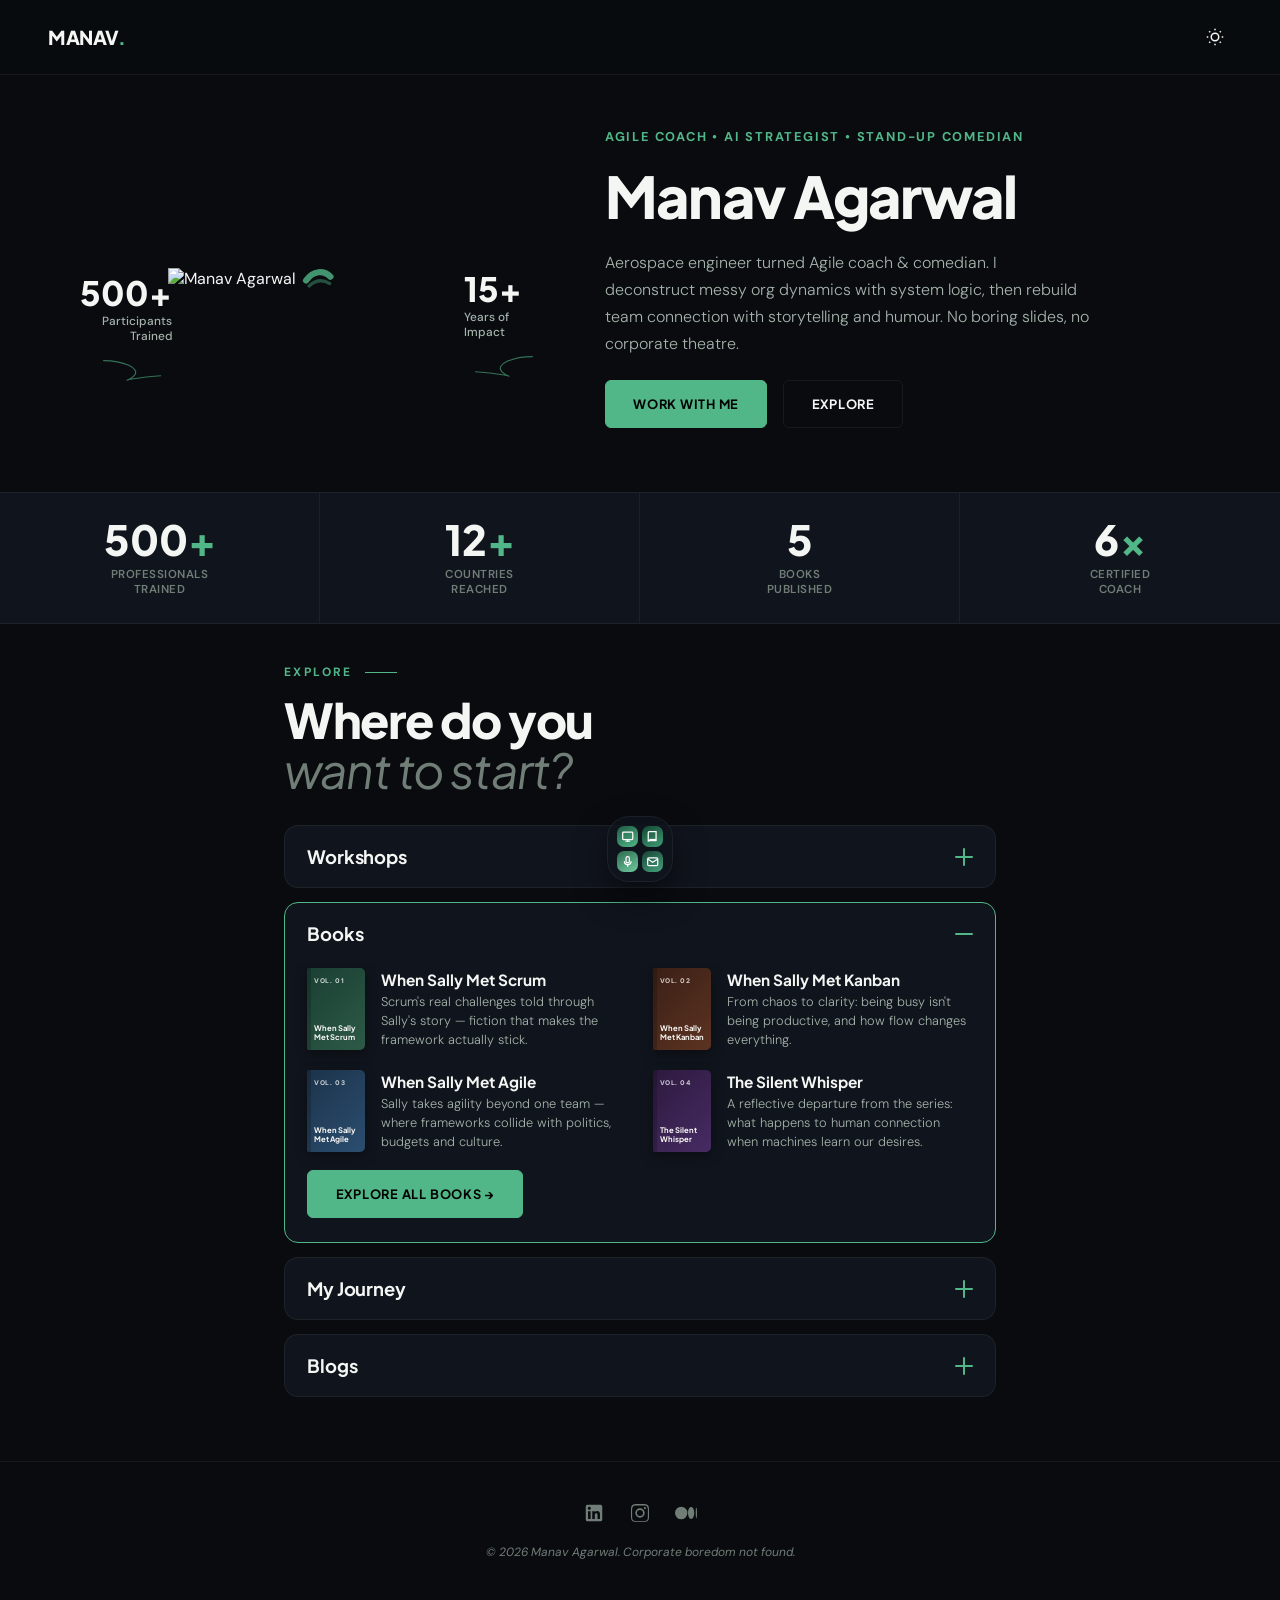
==== commit 3ef0b0a9: "Use real books in the accordion and build journey.html - Replace placeholder book titles with the re" ====
--- a/index.html
+++ b/index.html
@@ -102,24 +102,20 @@
           <div class="acc-content">
             <div class="book-list">
               <div class="book-item">
-                <img src="https://picsum.photos/seed/book1/120/160" alt="The Agile Mindset" loading="lazy"/>
-                <div><div class="book-item-title">The Agile Mindset</div><div class="book-item-desc">Why agility is a way of thinking long before it's a set of ceremonies.</div></div>
-              </div>
-              <div class="book-item">
-                <img src="https://picsum.photos/seed/book2/120/160" alt="Scrum for Humans" loading="lazy"/>
-                <div><div class="book-item-title">Scrum for Humans</div><div class="book-item-desc">Scrum explained for the people who actually have to live with it day to day.</div></div>
-              </div>
-              <div class="book-item">
-                <img src="https://picsum.photos/seed/book3/120/160" alt="Leading Without Ego" loading="lazy"/>
-                <div><div class="book-item-title">Leading Without Ego</div><div class="book-item-desc">How the best leaders trade control for trust — and get more done because of it.</div></div>
-              </div>
-              <div class="book-item">
-                <img src="https://picsum.photos/seed/book4/120/160" alt="Shipping Fast, Thinking Slow" loading="lazy"/>
-                <div><div class="book-item-title">Shipping Fast, Thinking Slow</div><div class="book-item-desc">Move quickly without losing the deep work that makes shipping worthwhile.</div></div>
-              </div>
-              <div class="book-item">
-                <img src="https://picsum.photos/seed/book5/120/160" alt="The Comedian's Guide to Teamwork" loading="lazy"/>
-                <div><div class="book-item-title">The Comedian's Guide to Teamwork</div><div class="book-item-desc">What stand-up taught me about timing, tension, and getting a room on side.</div></div>
+                <span class="book-mini book1"><span class="book-mini-vol">Vol. 01</span><span class="book-mini-name">When Sally Met Scrum</span></span>
+                <div><div class="book-item-title">When Sally Met Scrum</div><div class="book-item-desc">Scrum's real challenges told through Sally's story — fiction that makes the framework actually stick.</div></div>
+              </div>
+              <div class="book-item">
+                <span class="book-mini book2"><span class="book-mini-vol">Vol. 02</span><span class="book-mini-name">When Sally Met Kanban</span></span>
+                <div><div class="book-item-title">When Sally Met Kanban</div><div class="book-item-desc">From chaos to clarity: being busy isn't being productive, and how flow changes everything.</div></div>
+              </div>
+              <div class="book-item">
+                <span class="book-mini book3"><span class="book-mini-vol">Vol. 03</span><span class="book-mini-name">When Sally Met Agile</span></span>
+                <div><div class="book-item-title">When Sally Met Agile</div><div class="book-item-desc">Sally takes agility beyond one team — where frameworks collide with politics, budgets and culture.</div></div>
+              </div>
+              <div class="book-item">
+                <span class="book-mini book4"><span class="book-mini-vol">Vol. 04</span><span class="book-mini-name">The Silent Whisper</span></span>
+                <div><div class="book-item-title">The Silent Whisper</div><div class="book-item-desc">A reflective departure from the series: what happens to human connection when machines learn our desires.</div></div>
               </div>
             </div>
             <div class="acc-actions"><a class="btn-fill" href="books.html">Explore All Books →</a></div>
--- a/styles.css
+++ b/styles.css
@@ -150,8 +150,13 @@
 .acc-actions .btn-fill { width: 100%; justify-content: center; }
 
 .book-list { display: flex; flex-direction: column; gap: 1rem; }
-.book-item { display: grid; grid-template-columns: 60px 1fr; gap: 1rem; align-items: center; }
+.book-item { display: grid; grid-template-columns: 58px 1fr; gap: 1rem; align-items: center; }
 .book-item img { width: 60px; height: 80px; object-fit: cover; border-radius: 4px; box-shadow: 0 4px 12px rgba(0,0,0,0.3); }
+.book-mini { width: 58px; height: 82px; border-radius: 2px 5px 5px 2px; position: relative; box-shadow: 0 4px 12px rgba(0,0,0,0.35); display: flex; flex-direction: column; justify-content: space-between; padding: 8px 7px; overflow: hidden; }
+.book-mini::before { content: ''; position: absolute; left: 0; top: 0; bottom: 0; width: 4px; background: rgba(0,0,0,0.18); }
+.book-mini-vol { font-size: 0.42rem; font-weight: 700; letter-spacing: 0.08em; text-transform: uppercase; color: #fff; opacity: 0.8; position: relative; z-index: 1; }
+.book-mini-name { font-family: 'Plus Jakarta Sans', sans-serif; font-size: 0.48rem; font-weight: 700; color: #FAF8F5; line-height: 1.2; position: relative; z-index: 1; }
+.jr-block { margin-top: 2.75rem; }
 .book-item-title { font-family: 'Plus Jakarta Sans', sans-serif; font-weight: 700; font-size: 0.96rem; color: var(--white); }
 .book-item-desc { font-size: 0.8rem; color: var(--muted2); line-height: 1.5; font-weight: 300; margin-top: 0.2rem; }
 @media (min-width: 620px) {
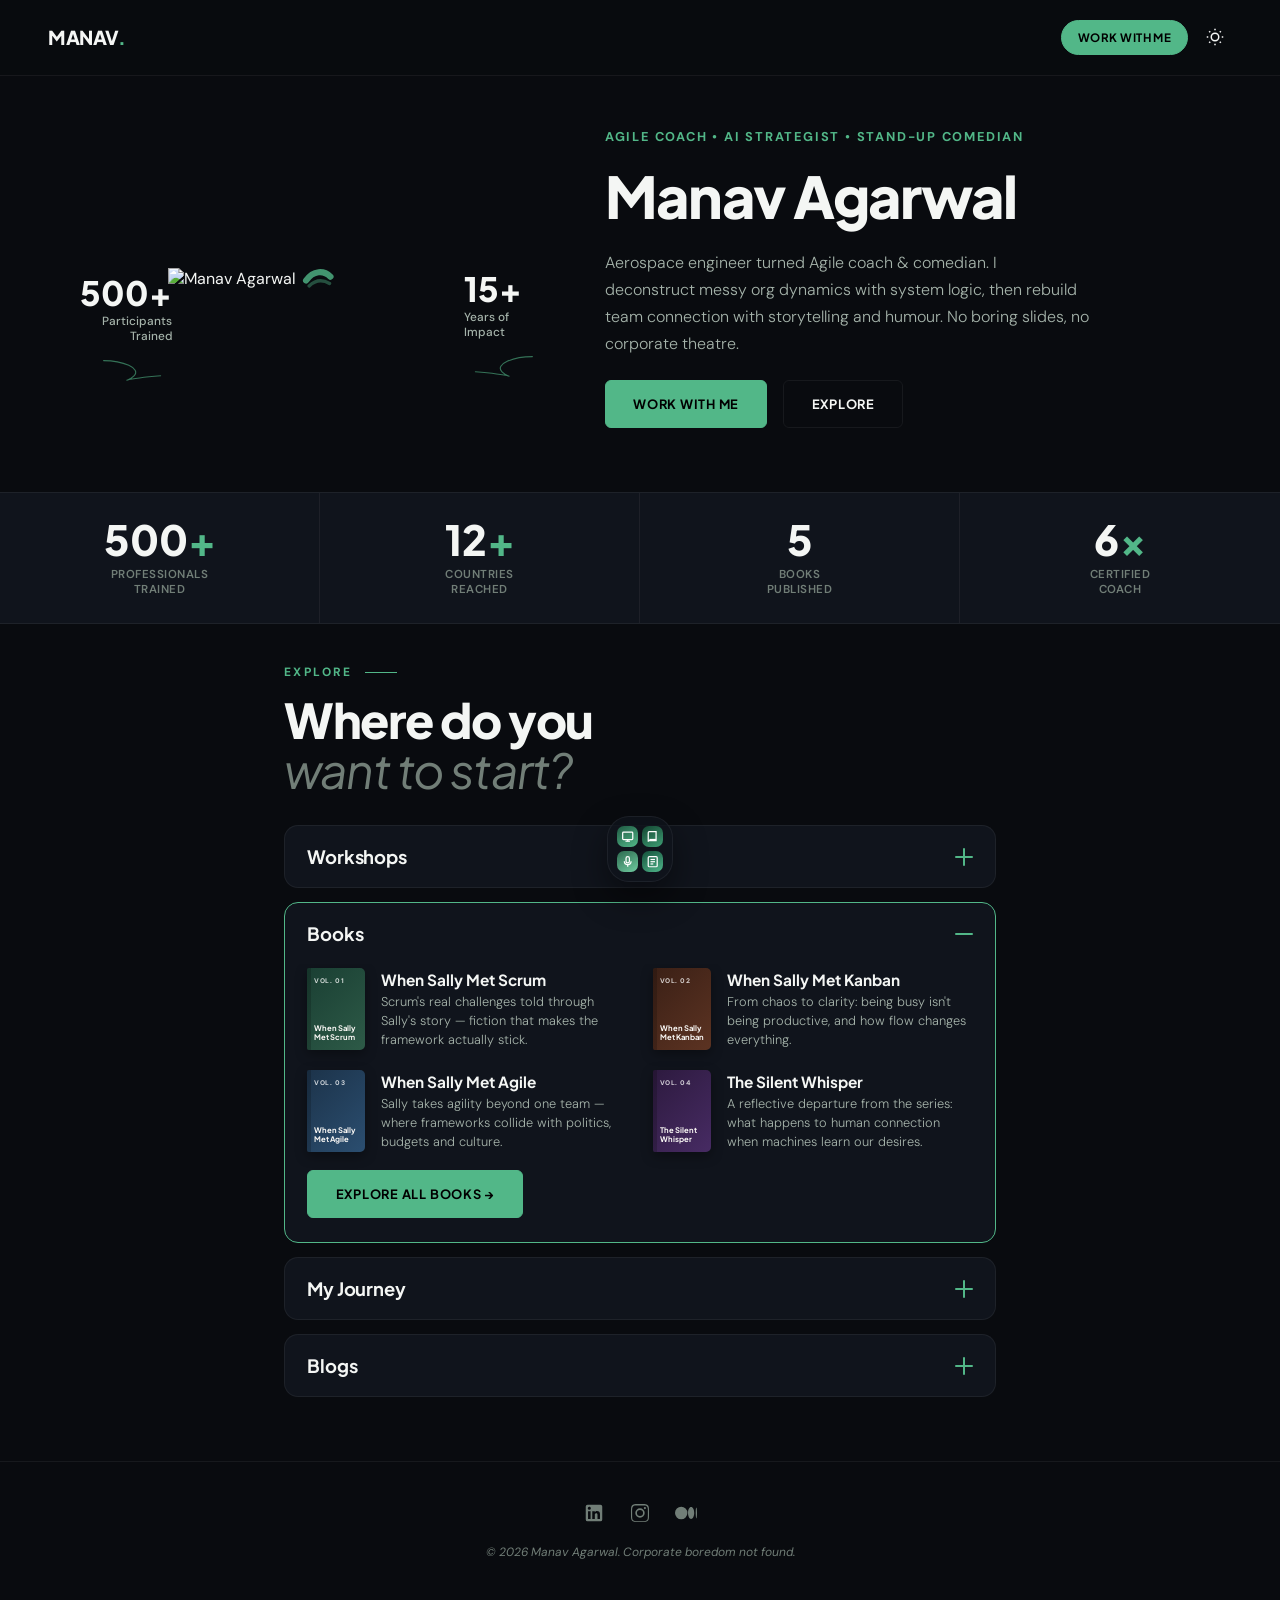
==== commit 2a8b3c30: "Persistent dock, swap Contact for Blogs, add Work With Me to navbar - Bottom folder dock no longer a" ====
--- a/index.html
+++ b/index.html
@@ -14,10 +14,13 @@
 
 <header class="topbar">
   <a class="logo" href="index.html">MANAV<span>.</span></a>
-  <button class="theme-toggle" aria-label="Toggle Theme">
-    <svg class="sun-icon" viewBox="0 0 24 24" fill="none" stroke="currentColor" stroke-width="2"><circle cx="12" cy="12" r="5"></circle><line x1="12" y1="1" x2="12" y2="3"></line><line x1="12" y1="21" x2="12" y2="23"></line><line x1="4.22" y1="4.22" x2="5.64" y2="5.64"></line><line x1="18.36" y1="18.36" x2="19.78" y2="19.78"></line><line x1="1" y1="12" x2="3" y2="12"></line><line x1="21" y1="12" x2="23" y2="12"></line><line x1="4.22" y1="19.78" x2="5.64" y2="18.36"></line><line x1="18.36" y1="5.64" x2="19.78" y2="4.22"></line></svg>
-    <svg class="moon-icon" viewBox="0 0 24 24" fill="none" stroke="currentColor" stroke-width="2"><path d="M21 12.79A9 9 0 1 1 11.21 3 7 7 0 0 0 21 12.79z"></path></svg>
-  </button>
+  <div class="top-right">
+    <a class="top-cta" href="contact.html">Work With Me</a>
+    <button class="theme-toggle" aria-label="Toggle Theme">
+      <svg class="sun-icon" viewBox="0 0 24 24" fill="none" stroke="currentColor" stroke-width="2"><circle cx="12" cy="12" r="5"></circle><line x1="12" y1="1" x2="12" y2="3"></line><line x1="12" y1="21" x2="12" y2="23"></line><line x1="4.22" y1="4.22" x2="5.64" y2="5.64"></line><line x1="18.36" y1="18.36" x2="19.78" y2="19.78"></line><line x1="1" y1="12" x2="3" y2="12"></line><line x1="21" y1="12" x2="23" y2="12"></line><line x1="4.22" y1="19.78" x2="5.64" y2="18.36"></line><line x1="18.36" y1="5.64" x2="19.78" y2="4.22"></line></svg>
+      <svg class="moon-icon" viewBox="0 0 24 24" fill="none" stroke="currentColor" stroke-width="2"><path d="M21 12.79A9 9 0 1 1 11.21 3 7 7 0 0 0 21 12.79z"></path></svg>
+    </button>
+  </div>
 </header>
 
 <!-- ═══ HERO ═══ -->
@@ -180,7 +183,7 @@
       <span class="fg tile-workshops"><svg viewBox="0 0 24 24"><rect x="3" y="4" width="18" height="13" rx="1.5"/><path d="M12 17v3"/><path d="M8 20h8"/></svg></span>
       <span class="fg tile-books"><svg viewBox="0 0 24 24"><path d="M4 5a2 2 0 0 1 2-2h12v16H6a2 2 0 0 0-2 2z"/><path d="M6 17h12"/></svg></span>
       <span class="fg tile-comedy"><svg viewBox="0 0 24 24"><rect x="9" y="3" width="6" height="11" rx="3"/><path d="M6 11a6 6 0 0 0 12 0"/><path d="M12 17v4"/></svg></span>
-      <span class="fg tile-contact"><svg viewBox="0 0 24 24"><rect x="3" y="5" width="18" height="14" rx="2"/><path d="M3 7l9 6 9-6"/></svg></span>
+      <span class="fg tile-blogs"><svg viewBox="0 0 24 24"><rect x="4" y="3" width="16" height="18" rx="2"/><line x1="8" y1="8" x2="16" y2="8"/><line x1="8" y1="12" x2="16" y2="12"/><line x1="8" y1="16" x2="13" y2="16"/></svg></span>
     </span>
   </button>
   <div class="dock-row">
@@ -188,7 +191,7 @@
     <button class="dock-app" type="button" data-target="workshops"><span class="mini-tile tile-workshops"><svg viewBox="0 0 24 24"><rect x="3" y="4" width="18" height="13" rx="1.5"/><path d="M12 17v3"/><path d="M8 20h8"/></svg></span><span class="dock-app-label">Workshops</span></button>
     <button class="dock-app" type="button" data-target="books"><span class="mini-tile tile-books"><svg viewBox="0 0 24 24"><path d="M4 5a2 2 0 0 1 2-2h12v16H6a2 2 0 0 0-2 2z"/><path d="M6 17h12"/></svg></span><span class="dock-app-label">Books</span></button>
     <button class="dock-app" type="button" data-target="comedy"><span class="mini-tile tile-comedy"><svg viewBox="0 0 24 24"><rect x="9" y="3" width="6" height="11" rx="3"/><path d="M6 11a6 6 0 0 0 12 0"/><path d="M12 17v4"/><path d="M8 21h8"/></svg></span><span class="dock-app-label">Comedy</span></button>
-    <button class="dock-app" type="button" data-target="contact"><span class="mini-tile tile-contact"><svg viewBox="0 0 24 24"><rect x="3" y="5" width="18" height="14" rx="2"/><path d="M3 7l9 6 9-6"/></svg></span><span class="dock-app-label">Contact</span></button>
+    <a class="dock-app" href="https://medium.com/@manav_agarwal" target="_blank"><span class="mini-tile tile-blogs"><svg viewBox="0 0 24 24"><rect x="4" y="3" width="16" height="18" rx="2"/><line x1="8" y1="8" x2="16" y2="8"/><line x1="8" y1="12" x2="16" y2="12"/><line x1="8" y1="16" x2="13" y2="16"/></svg></span><span class="dock-app-label">Blogs</span></a>
   </div>
 </div>
 
--- a/styles.css
+++ b/styles.css
@@ -60,6 +60,16 @@
 .top-home { display: inline-flex; align-items: center; gap: 0.4rem; font-family: 'DM Sans', sans-serif; font-size: 0.72rem; font-weight: 700; letter-spacing: 0.06em; text-transform: uppercase; color: var(--muted2); text-decoration: none; padding: 0.5rem 0.85rem; border: 1px solid var(--border); border-radius: 99px; transition: color 0.25s ease, border-color 0.25s ease; }
 .top-home:hover { color: var(--lime); border-color: var(--lime); }
 .top-home svg { width: 15px; height: 15px; stroke: currentColor; fill: none; stroke-width: 2; }
+.top-cta { display: inline-flex; align-items: center; font-family: 'Plus Jakarta Sans', sans-serif; font-size: 0.72rem; font-weight: 700; letter-spacing: 0.04em; text-transform: uppercase; background: var(--lime); border: 1px solid var(--lime); padding: 0.55rem 1rem; border-radius: 99px; text-decoration: none; white-space: nowrap; transition: transform 0.25s ease, box-shadow 0.25s ease; }
+[data-theme="dark"] .top-cta { color: #000; }
+[data-theme="light"] .top-cta { color: #fff; }
+.top-cta:hover { transform: translateY(-2px); box-shadow: 0 8px 20px var(--lime-dim); }
+@media (max-width: 520px) {
+  .topbar { padding: 0.9rem 1.1rem; }
+  .top-home .th-label { display: none; }
+  .top-home { padding: 0.5rem 0.6rem; }
+  .top-cta { padding: 0.5rem 0.8rem; font-size: 0.64rem; }
+}
 .theme-toggle { background: none; border: none; cursor: pointer; display: flex; align-items: center; justify-content: center; color: var(--white); padding: 0.5rem; border-radius: 50%; transition: background-color 0.3s ease; }
 .theme-toggle:hover { background-color: var(--border); }
 .theme-toggle svg { width: 18px; height: 18px; fill: none; stroke: currentColor; }
@@ -181,6 +191,7 @@
 .tile-books { background: linear-gradient(150deg, #144632, #3E9D74); }
 .tile-comedy { background: linear-gradient(150deg, #2D6A4F, #6FCAA0); }
 .tile-contact { background: linear-gradient(150deg, #184133, #46A47E); }
+.tile-blogs { background: linear-gradient(150deg, #14503A, #4FB58A); }
 .entry-label { font-family: 'Plus Jakarta Sans', sans-serif; font-weight: 600; font-size: 0.82rem; letter-spacing: -0.01em; }
 
 /* ─── SITE FOOTER ─── */
